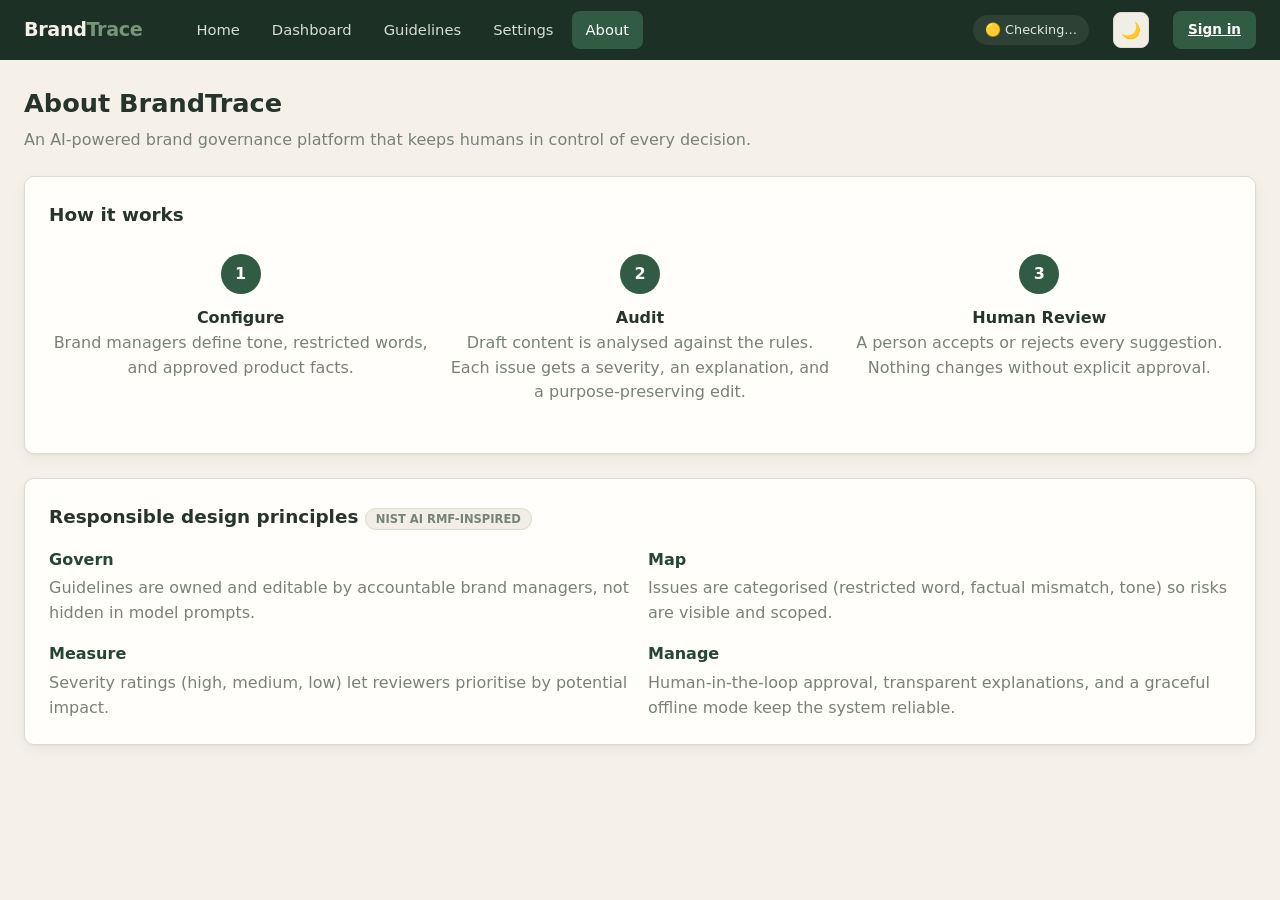
==== frontend/about.html @ dba6ad83 "(frontend): introduce forest green theme initial frontend design" ====
<!DOCTYPE html>
<html lang="en">
<head>
  <meta charset="UTF-8">
  <meta name="viewport" content="width=device-width, initial-scale=1">
  <title>BrandTrace – About &amp; Governance</title>
  <link rel="stylesheet" href="css/variables.css">
  <link rel="stylesheet" href="css/style.css">
  <link rel="stylesheet" href="css/dashboard.css">
  <link rel="stylesheet" href="css/pages.css">
</head>
<script>document.documentElement.dataset.theme=localStorage.getItem("brandtrace.theme")||(matchMedia("(prefers-color-scheme: dark)").matches?"dark":"light")</script>
<body data-page="about">
  <main class="container">
    <div class="page-head">
      <h1>About BrandTrace</h1>
      <p>An AI-powered brand governance platform that keeps humans in control of every decision.</p>
    </div>
    <section class="card">
      <h2>How it works</h2>
      <div class="steps">
        <div class="step"><div class="num">1</div><h3>Configure</h3><p>Brand managers define tone, restricted words, and approved product facts.</p></div>
        <div class="step"><div class="num">2</div><h3>Audit</h3><p>Draft content is analysed against the rules. Each issue gets a severity, an explanation, and a purpose-preserving edit.</p></div>
        <div class="step"><div class="num">3</div><h3>Human Review</h3><p>A person accepts or rejects every suggestion. Nothing changes without explicit approval.</p></div>
      </div>
    </section>
    <section class="card" style="margin-top:24px">
      <h2 style="margin-bottom:16px">Responsible design principles <span class="badge neutral">NIST AI RMF-inspired</span></h2>
      <div class="principles">
        <div class="principle"><h3>Govern</h3><p>Guidelines are owned and editable by accountable brand managers, not hidden in model prompts.</p></div>
        <div class="principle"><h3>Map</h3><p>Issues are categorised (restricted word, factual mismatch, tone) so risks are visible and scoped.</p></div>
        <div class="principle"><h3>Measure</h3><p>Severity ratings (high, medium, low) let reviewers prioritise by potential impact.</p></div>
        <div class="principle"><h3>Manage</h3><p>Human-in-the-loop approval, transparent explanations, and a graceful offline mode keep the system reliable.</p></div>
      </div>
    </section>
  </main>
  <script src="js/nav.js"></script>
  <script src="js/storage.js"></script>
  <script src="js/sample-data.js"></script>
  <script src="js/api.js"></script>
  <script src="js/app.js"></script>
</body>
</html>
---- frontend/css/variables.css ----
/* =========================================
   BRANDTRACE — FOREST GREEN DESIGN SYSTEM
   ========================================= */

:root {
  /* Brand identity */
  --primary: #315B43;
  --primary-dark: #244633;
  --primary-soft: #E5EDE3;

  --accent: #769579;
  --accent-soft: #EDF2E9;
  --gold: #B58B55;

  /* Backgrounds */
  --bg: #F5F1E8;
  --surface: #FFFEFA;
  --surface-alt: #F0EEE5;
  --dark: #1D3025;

  /* Borders */
  --border: #DEDCCF;

  /* Typography */
  --text: #26342B;
  --muted: #788276;

  /* Semantic colours */
  --danger: #C6534D;
  --danger-soft: #F8E8E5;

  --warning: #AD7835;
  --warning-soft: #F7EEDC;

  --info: #527D91;
  --info-soft: #E6EFF1;

  --success: #397A55;
  --success-soft: #E4EFE5;

  /* Typography */
  --font: "Inter", system-ui, -apple-system,
          "Segoe UI", Roboto, sans-serif;

  --mono: ui-monospace, "SF Mono", Menlo,
          Consolas, monospace;

  /* Shape */
  --radius: 10px;

  /* Spacing */
  --space-1: 4px;
  --space-2: 8px;
  --space-3: 12px;
  --space-4: 16px;
  --space-5: 24px;
  --space-6: 32px;

  /* Shadows */
  --shadow:
    0 1px 3px rgba(38, 52, 43, .055),
    0 5px 16px rgba(38, 52, 43, .045);
}


/* =========================================
   DARK THEME
   ========================================= */

[data-theme="dark"] {
  /* Brand identity */
  --primary: #426D50;
  --primary-dark: #31563D;
  --primary-soft: #26382B;

  --accent: #A5C5A4;
  --accent-soft: #28392C;
  --gold: #D6B47C;

  /* Backgrounds */
  --bg: #101A15;
  --surface: #18241C;
  --surface-alt: #202E24;
  --dark: #0B120E;

  /* Borders */
  --border: #304035;

  /* Typography */
  --text: #E8EDE6;
  --muted: #A6B2A5;

  /* Semantic colours */
  --danger: #EF8580;
  --danger-soft: #3B2422;

  --warning: #E5B76C;
  --warning-soft: #3B3020;

  --info: #83B5C7;
  --info-soft: #20343C;

  --success: #85C99A;
  --success-soft: #20382A;

  /* Shadows */
  --shadow:
    0 2px 8px rgba(0, 0, 0, .24),
    0 6px 18px rgba(0, 0, 0, .12);
}
---- frontend/css/style.css ----
*, *::before, *::after { box-sizing: border-box; margin: 0; padding: 0; }
html, body { max-width: 100%; overflow-x: hidden; }
body { font-family: var(--font); background: var(--bg); color: var(--text); line-height: 1.55; min-height: 100vh; }
h1 { font-size: 1.6rem; }
h2 { font-size: 1.15rem; }
h3 { font-size: 1rem; }
p { color: var(--muted); }
a { color: var(--primary); }
.container { max-width: 1400px; margin: 0 auto; padding: var(--space-5); }
.page-head { margin-bottom: var(--space-5); }
.page-head p { margin-top: var(--space-1); }
.site-header { background: var(--dark); color: #fff; position: sticky; top: 0; z-index: 50; }
.header-inner { max-width: 1400px; margin: 0 auto; padding: 0 var(--space-5); height: 60px; display: flex; align-items: center; gap: var(--space-5); }
.logo { font-weight: 800; font-size: 1.2rem; letter-spacing: -.02em; color: #fff; text-decoration: none; }
.logo span {
  color: var(--accent);
}
.nav-links { display: flex; gap: var(--space-1); margin-left: var(--space-4); }
.nav-links a {
  color: #D5DED5;
  text-decoration: none;
  padding: 8px 14px;
  border-radius: 8px;
  font-size: .92rem;
  font-weight: 500;
  transition: background .2s, color .2s;
}

.nav-links a:hover {
  background: rgba(118, 149, 121, .18);
  color: #FFFFFF;
}

.nav-links a.active {
  background: var(--primary);
  color: #FFFFFF;
}
.status-badge {
  margin-left: auto;
  font-size: .8rem;
  padding: 5px 12px;
  border-radius: 999px;
  background: rgba(118, 149, 121, .18);
  color: #E0E9DF;
  white-space: nowrap;
}.card { background: var(--surface); border: 1px solid var(--border); border-radius: var(--radius); box-shadow: var(--shadow); padding: var(--space-5); }
.btn { font: inherit; font-weight: 600; font-size: .92rem; padding: 10px 18px; border-radius: 8px; border: 1px solid transparent; cursor: pointer; transition: .15s; display: inline-flex; align-items: center; gap: 8px; }
.btn:disabled { opacity: .6; cursor: not-allowed; }
.btn-primary { background: var(--primary); color: #fff; }
.btn-primary:hover:not(:disabled) { background: var(--primary-dark); }
.btn-secondary { background: var(--surface); color: var(--text); border-color: var(--border); }
.btn-secondary:hover:not(:disabled) { background: var(--surface-alt); }
.btn-success { background: var(--success); color: #fff; }
.btn-danger { background: var(--danger); color: #fff; }
.btn-ghost-danger {
  background: var(--surface);
  color: var(--danger);
  border-color: var(--danger-soft);
}

.btn-ghost-danger:hover {
  background: var(--danger-soft);
}
.btn-sm { padding: 7px 14px; font-size: .85rem; }
.spinner { width: 16px; height: 16px; border: 2px solid rgba(255,255,255,.4); border-top-color: #fff; border-radius: 50%; animation: spin .7s linear infinite; }
@keyframes spin { to { transform: rotate(360deg); } }
.toast { position: fixed; bottom: 24px; right: 24px; background: var(--dark); color: #fff; padding: 12px 20px; border-radius: 8px; box-shadow: var(--shadow); opacity: 0; transform: translateY(10px); transition: .25s; z-index: 100; pointer-events: none; }
.toast.show { opacity: 1; transform: none; }
.toast.success { border-left: 4px solid var(--success); }

@media (max-width: 720px) {
  .header-inner { flex-wrap: wrap; height: auto; padding: 10px var(--space-4); }
  .status-badge { margin-left: 0; }
}

@media (max-width: 480px) {
  .container { padding: var(--space-3); }
}


/* ---- Hamburger Button (Hidden on Desktop) ---- */
.hamburger-btn {
  display: none;
  background: transparent;
  border: 0;
  color: #fff;
  font-size: 1.5rem;
  cursor: pointer;
  padding: 4px 8px;
}

/* ---- Mobile Navigation Drawer ---- */
.mobile-nav-drawer {
  display: none;
  background: var(--dark);
  border-top: 1px solid var(--border);
  padding: var(--space-4) var(--space-5);
  flex-direction: column;
  gap: var(--space-3);
  position: absolute;
  top: 100%;
  left: 0;
  width: 100%;
  max-width: 100%;
  box-shadow: var(--shadow);
  z-index: 100;
}

.mobile-nav-drawer.open {
  display: flex;
  animation: slideDown .2s ease forwards;
}

.mobile-nav-links {
  display: flex;
  flex-direction: column;
  gap: var(--space-2);
}

.mobile-nav-drawer a {
  color: #cbd5e1;
  text-decoration: none;
  padding: 10px 14px;
  border-radius: 8px;
  font-size: 1rem;
  font-weight: 500;
}

.mobile-nav-drawer a:hover,
.mobile-nav-drawer a.active {
  background: #1e293b;
  color: #fff;
}

.mobile-nav-footer {
  display: flex;
  justify-content: space-between;
  align-items: center;
  gap: var(--space-3);
  padding-top: var(--space-3);
  border-top: 1px solid var(--border);
}

.mobile-nav-footer .user-chip {
  flex-wrap: wrap;
  min-width: 0;
}

.mobile-nav-footer .user-chip span {
  display: block;
  overflow-wrap: anywhere;
}

.mobile-nav-footer .link-btn {
  color: #cbd5e1;
}

@keyframes slideDown {
  from { opacity: 0; transform: translateY(-8px); }
  to { opacity: 1; transform: none; }
}

/* ---- Media Query Breakpoints for Navbar Switch ---- */
@media (max-width: 768px) {
  .header-inner .nav-links,
  .header-inner .status-badge,
  .header-inner #theme-toggle,
  .header-inner .desktop-session {
    display: none;
  }

  .hamburger-btn {
    display: inline-flex;
    align-items: center;
    justify-content: center;
    margin-left: auto;
  }

  .site-header {
    position: sticky;
    top: 0;
    z-index: 50;
  }

  .header-inner {
    flex-wrap: nowrap;
    height: 60px;
  }

  .mobile-nav-drawer {
    padding: var(--space-4) var(--space-5);
  }
}

@media (max-width: 480px) {
  .mobile-nav-drawer {
    padding: var(--space-3);
  }

  .mobile-nav-footer {
    flex-wrap: wrap;
  }
}



/* =========================================
   BRANDTRACE THEME REFINEMENTS
   ========================================= */

::selection {
  background: var(--primary-soft);
  color: var(--text);
}

:focus-visible {
  outline: 2px solid var(--accent);
  outline-offset: 3px;
}

.card {
  border-color: var(--border);
}

.site-header {
  background: var(--dark);
}

.logo {
  color: #F5F1E8;
}

.toast {
  background: var(--dark);
  color: #F5F1E8;
}

.mobile-nav-drawer a {
  color: #D5DED5;
}

.mobile-nav-drawer a:hover,
.mobile-nav-drawer a.active {
  background: rgba(118, 149, 121, .2);
  color: #FFFFFF;
}

.mobile-nav-footer .link-btn {
  color: #D5DED5;
}

@media (prefers-reduced-motion: reduce) {
  :focus-visible {
    transition: none;
  }
}
---- frontend/css/dashboard.css ----
/* Workbench */
.workbench { display: grid; grid-template-columns: 1fr 1fr; gap: var(--space-5); align-items: start; }
.panel-title { display: flex; justify-content: space-between; align-items: center; margin-bottom: var(--space-3); }
.editor { width: 100%; min-height: 420px; resize: vertical; font: inherit; line-height: 1.7; padding: var(--space-4); border: 1px solid var(--border); border-radius: 8px; background: var(--surface-alt); color: var(--text); }
.editor:focus,
.field:focus {
  outline: 2px solid var(--primary);
  outline-offset: 1px;
  background: var(--surface);
}
.editor-actions { display: flex; gap: var(--space-3); margin-top: var(--space-4); flex-wrap: wrap; }
.results { min-height: 420px; max-height: 78vh; overflow-y: auto; }
.empty-state { text-align: center; padding: 80px 20px; color: var(--muted); }
.empty-state .icon { font-size: 2.5rem; margin-bottom: var(--space-3); }
.summary-bar { display: flex; gap: var(--space-2); flex-wrap: wrap; margin-bottom: var(--space-4); }

/* Issue cards */
.issue-card {
  border: 1px solid var(--border);
  border-left: 5px solid var(--muted);
  border-radius: var(--radius);
  padding: var(--space-4);
  margin-bottom: var(--space-4);
  background: var(--surface);
}

.issue-card.sev-high {
  border-left-color: var(--danger);
}

.issue-card.sev-medium {
  border-left-color: var(--warning);
}

.issue-card.sev-low {
  border-left-color: var(--info);
}

.issue-card.resolved {
  opacity: .65;
  border-left-color: var(--success);
}

.issue-head { display: flex; justify-content: space-between; align-items: center; margin-bottom: var(--space-3); gap: 8px; }
.category { font-weight: 700; font-size: .9rem; text-transform: uppercase; letter-spacing: .04em; color: var(--muted); }
.badge { font-size: .72rem; font-weight: 700; padding: 3px 10px; border-radius: 999px; text-transform: uppercase; }
.badge.high { background: var(--danger-soft); color: var(--danger); }
.badge.medium { background: var(--warning-soft); color: var(--warning); }
.badge.low { background: var(--info-soft); color: var(--info); }
.badge.resolved { background: var(--success-soft); color: var(--success); }
.badge.neutral { background: var(--surface-alt); color: var(--muted); border: 1px solid var(--border); }
.label { font-size: .75rem; font-weight: 700; color: var(--muted); text-transform: uppercase; margin: var(--space-3) 0 var(--space-1); }
.excerpt {
  background: var(--danger-soft);
  border-radius: 6px;
  padding: 8px 12px;
  font-family: var(--mono);
  font-size: .88rem;
  color: var(--danger);
  text-decoration: line-through;
  text-decoration-color: var(--danger);
}
.explanation { color: var(--text); font-size: .93rem; }
.suggestion {
  background: var(--success-soft);
  border: 1px solid var(--border);
  border-radius: 6px;
  padding: 8px 12px;
  color: var(--success);
  font-size: .93rem;
}
.issue-actions { display: flex; gap: var(--space-2); margin-top: var(--space-4); }

/* Guidelines form */
.form-card { max-width: 820px; }
.form-group { margin-bottom: var(--space-5); }
.form-group label { display: block; font-weight: 600; margin-bottom: var(--space-1); }
.hint { font-size: .82rem; color: var(--muted); margin-bottom: var(--space-2); }
.field { width: 100%; font: inherit; padding: 10px 14px; border: 1px solid var(--border); border-radius: 8px; background: var(--surface-alt); color: var(--text); }
textarea.field { min-height: 110px; resize: vertical; }
.chip-box { display: flex; flex-wrap: wrap; gap: 8px; padding: 8px; border: 1px solid var(--border); border-radius: 8px; background: var(--surface-alt); }
.chip-box:focus-within { outline: 2px solid var(--primary); background: #fff; }
.chip {
  display: inline-flex;
  align-items: center;
  gap: 6px;
  background: var(--primary-soft);
  color: var(--primary-dark);
  padding: 4px 6px 4px 12px;
  border-radius: 999px;
  font-size: .88rem;
  font-weight: 500;
}.chip button { border: 0; background: transparent; color: inherit; cursor: pointer; font-size: 1rem; line-height: 1; padding: 0 4px; }
.chip-input { flex: 1; min-width: 100px; border: 0; background: transparent; font: inherit; outline: none; padding: 4px; }

/* About */
.steps { display: grid; grid-template-columns: repeat(3, 1fr); gap: var(--space-4); margin: var(--space-5) 0; }
.step { text-align: center; }
.step .num { width: 40px; height: 40px; border-radius: 50%; background: var(--primary); color: #fff; display: inline-flex; align-items: center; justify-content: center; font-weight: 700; margin-bottom: var(--space-3); }
.principles { display: grid; grid-template-columns: repeat(2, 1fr); gap: var(--space-4); }
.principle h3 {
  color: var(--primary-dark);
  margin-bottom: var(--space-1);
}
@media (max-width: 960px) {
  .workbench, .steps, .principles { grid-template-columns: 1fr; }
  .results { max-height: none; }
}

/* ---- Micro-interactions ---- */
.stat, .feature, .issue-card { transition: transform .2s ease, box-shadow .2s ease, border-color .2s ease; }
.stat:hover, .feature:hover { transform: translateY(-3px); box-shadow: 0 10px 28px rgba(15, 23, 42, .14); }
.issue-card:hover { transform: translateY(-1px); box-shadow: var(--shadow); }
.btn {
  transition:
    transform .15s ease,
    background .15s ease,
    color .15s ease,
    box-shadow .15s ease,
    border-color .15s ease;
}
.btn:active:not(:disabled) { transform: scale(.97); }
.issue-card.enter { animation: slideIn .35s ease both; animation-delay: var(--d, 0ms); }
@keyframes slideIn { from { opacity: 0; transform: translateY(12px); } to { opacity: 1; transform: none; } }

/* ---- Skeleton loaders ---- */
.skeleton { background: linear-gradient(90deg, var(--surface-alt) 25%, var(--border) 37%, var(--surface-alt) 63%); background-size: 400% 100%; animation: shimmer 1.4s ease infinite; border-radius: 6px; }
@keyframes shimmer { 0% { background-position: 100% 50%; } 100% { background-position: 0 50%; } }
.sk-line { height: 12px; margin: 12px 0; }
.sk-block { height: 44px; margin-top: 14px; }
.w40 { width: 40%; }
.w70 { width: 70%; }
.w90 { width: 90%; }
.skeleton-card { border-left-color: var(--border); }
.sk-label { font-size: .85rem; color: var(--muted); margin-bottom: var(--space-3); animation: pulse 1.2s ease-in-out infinite; }
.is-pulsing { animation: pulse 1.1s ease-in-out infinite; }
@keyframes pulse { 50% { opacity: .35; } }

/* ---- Workbench extras ---- */
.field-meta { display: flex; justify-content: space-between; font-size: .8rem; color: var(--muted); margin-top: var(--space-2); }
.field-meta .over { color: var(--danger); font-weight: 700; }
.insight-grid { display: grid; grid-template-columns: 1fr 1fr; gap: var(--space-5); margin-top: var(--space-5); }
.chip-row { display: flex; flex-wrap: wrap; gap: 6px; }
.chip.static { padding: 4px 12px; }
.plain-list { padding-left: 18px; color: var(--muted); font-size: .9rem; }

@media (max-width: 960px) {
  .insight-grid { grid-template-columns: 1fr; }
}

/* ---- Mobile overflow protection ---- */
.issue-card, .excerpt, .suggestion, .explanation {
  word-break: break-word;
  overflow-wrap: anywhere;
}
.chip-box {
  max-width: 100%;
  overflow: hidden;
}

@media (max-width: 480px) {
  .editor-actions .btn {
    width: 100%;
    justify-content: center;
  }
}

/* ---- Reduced motion ---- */
@media (prefers-reduced-motion: reduce) {
  *, *::before, *::after { animation: none !important; transition: none !important; }
}

/* ---- Interactive Diff Styles ---- */
.diff-view {
  background: var(--surface-alt);
  border: 1px solid var(--border);
  border-radius: 6px;
  padding: 10px 14px;
  font-family: var(--mono);
  font-size: 0.88rem;
  margin-top: var(--space-2);
  display: flex;
  flex-direction: column;
  gap: 6px;
}
.diff-del {
  color: var(--danger);
  text-decoration: line-through;
  background: var(--danger-soft);
  padding: 2px 6px;
  border-radius: 4px;
}
.diff-ins {
  color: var(--success);
  background: var(--success-soft);
  padding: 2px 6px;
  border-radius: 4px;
}

/* ---- Severity Tag Indicators ---- */
.chip.sev-high { border-left: 3px solid var(--danger); background: var(--danger-soft); color: var(--danger); }
.chip.sev-medium { border-left: 3px solid var(--warning); background: var(--warning-soft); color: var(--warning); }
.chip.sev-low { border-left: 3px solid var(--info); background: var(--info-soft); color: var(--info); }

/* ---- Rule Testing Sandbox Feedback ---- */
.sandbox-pass { color: var(--success); }
.sandbox-fail { color: var(--danger); }


/* =========================================
   BRANDTRACE — DASHBOARD REFINEMENTS
   ========================================= */

/* Interactive elements */
.editor,
.field,
.chip-box,
.diff-view {
  border-color: var(--border);
}

/* Severity chips */
.chip.sev-high {
  border-left: 3px solid var(--danger);
  background: var(--danger-soft);
  color: var(--danger);
}

.chip.sev-medium {
  border-left: 3px solid var(--warning);
  background: var(--warning-soft);
  color: var(--warning);
}

.chip.sev-low {
  border-left: 3px solid var(--info);
  background: var(--info-soft);
  color: var(--info);
}

/* Interactive diffs */
.diff-del {
  color: var(--danger);
  background: var(--danger-soft);
}

.diff-ins {
  color: var(--success);
  background: var(--success-soft);
}

/* Loading states */
.skeleton {
  background: linear-gradient(
    90deg,
    var(--surface-alt) 25%,
    var(--border) 37%,
    var(--surface-alt) 63%
  );
  background-size: 400% 100%;
}

/* Hover refinement */
.stat:hover,
.feature:hover,
.issue-card:hover {
  border-color: var(--accent);
}

/* Dark theme */
[data-theme="dark"] .chip {
  color: var(--accent);
}

[data-theme="dark"] .chip.sev-high,
[data-theme="dark"] .chip.sev-medium,
[data-theme="dark"] .chip.sev-low {
  color: inherit;
}

[data-theme="dark"] .principle h3 {
  color: var(--accent);
}
---- frontend/css/pages.css ----
/* ---- Header additions ---- */
.icon-btn {
  background: var(--surface-alt);
  border: 1px solid var(--border);
  color: var(--text);
  width: 36px;
  height: 36px;
  border-radius: 8px;
  cursor: pointer;
  font-size: 1rem;
}

.icon-btn:hover {
  background: var(--border);
}

.user-chip {
  display: flex;
  align-items: center;
  gap: 8px;
  font-size: .85rem;
  color: #E2E8E0;
}

.user-chip small {
  color: var(--accent);
}

.link-btn {
  background: none;
  border: 0;
  color: var(--muted);
  cursor: pointer;
  font: inherit;
  font-size: .82rem;
  text-decoration: underline;
}
.btn-lg { padding: 14px 28px; font-size: 1rem; }

/* ---- Dark-mode fixes for hard-coded colours ---- */

[data-theme="dark"] .issue-card,
[data-theme="dark"] .editor:focus,
[data-theme="dark"] .field:focus,
[data-theme="dark"] .chip-box:focus-within {
  background: var(--surface);
}

[data-theme="dark"] .excerpt {
  color: var(--danger);
}

[data-theme="dark"] .suggestion {
  color: var(--success);
  border-color: var(--border);
}

[data-theme="dark"] .btn-ghost-danger {
  border-color: var(--border);
  background: transparent;
}
/* ---- Stats ---- */
.stats-row { display: grid; grid-template-columns: repeat(4, 1fr); gap: var(--space-4); margin-bottom: var(--space-5); }
.stat { background: var(--surface); border: 1px solid var(--border); border-radius: var(--radius); padding: var(--space-4) var(--space-5); box-shadow: var(--shadow); }
.stat .value { font-size: 1.8rem; font-weight: 800; letter-spacing: -.02em; }
.stat .name { font-size: .8rem; color: var(--muted); text-transform: uppercase; font-weight: 600; }
.stat.danger .value { color: var(--danger); }
.stat.ok .value { color: var(--success); }
.stat.brand .value { color: var(--primary); }

/* ---- Landing ---- */
.hero { text-align: center; padding: 96px 24px 72px; background: radial-gradient(900px 400px at 50% -10%, var(--primary-soft), transparent); }
.hero .eyebrow { display: inline-block; background: var(--primary-soft); color: var(--primary-dark); font-weight: 700; font-size: .8rem; padding: 6px 14px; border-radius: 999px; margin-bottom: var(--space-4); }
.hero h1 { font-size: clamp(2rem, 5vw, 3.4rem); letter-spacing: -.03em; max-width: 820px; margin: 0 auto var(--space-4); line-height: 1.1; }
.hero h1 em { font-style: normal; color: var(--primary); }
.hero p { max-width: 620px; margin: 0 auto var(--space-5); font-size: 1.1rem; }
.hero-cta { display: flex; gap: var(--space-3); justify-content: center; flex-wrap: wrap; }
.section { max-width: 1200px; margin: 0 auto; padding: 56px 24px; }
.section > h2 { text-align: center; font-size: 1.8rem; margin-bottom: var(--space-2); }
.section > .sub { text-align: center; margin-bottom: var(--space-6); }
.features { display: grid; grid-template-columns: repeat(3, 1fr); gap: var(--space-4); }
.feature .icon { font-size: 1.6rem; margin-bottom: var(--space-2); }
.feature h3 { margin-bottom: var(--space-1); }
.cta-band {
  background: var(--dark);
  color: #F5F1E8;
  text-align: center;
  padding: 64px 24px;
}

.cta-band p {
  color: #B7C4B5;
  margin: var(--space-2) 0 var(--space-5);
}
.footer { text-align: center; padding: var(--space-5); color: var(--muted); font-size: .85rem; }
.footnote { text-align: center; font-size: .75rem; color: var(--muted); margin-top: var(--space-3); }

/* ---- Auth ---- */
.auth-wrap { min-height: calc(100vh - 60px); display: grid; place-items: center; padding: var(--space-5); }
.auth-card { width: 100%; max-width: 460px; }
.auth-card h1 { margin-bottom: var(--space-1); }
.tabs { display: flex; background: var(--surface-alt); border-radius: 8px; padding: 4px; margin: var(--space-4) 0; }
.tabs button { flex: 1; border: 0; background: none; padding: 8px; font: inherit; font-weight: 600; color: var(--muted); border-radius: 6px; cursor: pointer; }
.tabs button.active { background: var(--surface); color: var(--text); box-shadow: var(--shadow); }
.role-grid { display: grid; grid-template-columns: 1fr 1fr; gap: var(--space-3); }
.role-card { border: 2px solid var(--border); border-radius: 8px; padding: var(--space-3); cursor: pointer; display: block; }
.role-card input { display: none; }
.role-card:has(input:checked) { border-color: var(--primary); background: var(--primary-soft); }
.role-card strong { display: block; }
.role-card small { color: var(--muted); }
.error-msg { color: var(--danger); font-size: .85rem; min-height: 1.2em; margin-bottom: var(--space-3); }
.divider { text-align: center; color: var(--muted); font-size: .8rem; margin: var(--space-4) 0; }

/* ---- Settings ---- */
.settings-stack { display: grid; gap: var(--space-5); max-width: 900px; }
.field-row { display: grid; grid-template-columns: 1fr 1fr; gap: var(--space-4); }
.switch-row { display: flex; justify-content: space-between; align-items: center; gap: var(--space-4); padding: var(--space-3) 0; border-bottom: 1px solid var(--border); }
.switch-row:last-child { border-bottom: 0; }
.switch-row small { display: block; color: var(--muted); }
input.toggle { appearance: none; width: 42px; height: 24px; border-radius: 999px; background: var(--border); position: relative; cursor: pointer; transition: .2s; flex-shrink: 0; }
input.toggle::after { content: ""; position: absolute; top: 3px; left: 3px; width: 18px; height: 18px; border-radius: 50%; background: #fff; transition: .2s; }
input.toggle:checked { background: var(--primary); }
input.toggle:checked::after { left: 21px; }
.notice { background: var(--warning-soft); color: var(--warning); border-radius: 8px; padding: 10px 14px; font-size: .9rem; font-weight: 500; }
.table { width: 100%; border-collapse: collapse; font-size: .92rem; }
.table th, .table td { text-align: left; padding: 10px 8px; border-bottom: 1px solid var(--border); }
.table th { color: var(--muted); font-size: .75rem; text-transform: uppercase; }

@media (max-width: 960px) {
  .features, .stats-row, .field-row { grid-template-columns: 1fr 1fr; }
}
@media (max-width: 600px) {
  .features, .stats-row, .field-row, .role-grid { grid-template-columns: 1fr; }
  .user-chip span { display: none; }
}

/* ---- Two-column layouts with sticky helper sidebar ---- */
.layout-2col { display: grid; grid-template-columns: minmax(0, 1fr) 340px; gap: var(--space-5); align-items: start; }
.layout-2col .settings-stack, .layout-2col .form-card { max-width: none; }
.sticky-aside { position: sticky; top: 84px; display: grid; gap: var(--space-4); }
.tip-card { background: var(--primary-soft); border-color: transparent; }
.tip-card h3 { color: var(--primary-dark); margin-bottom: var(--space-2); }
.tip-card p { color: var(--text); font-size: .92rem; }
.mini-stat { display: flex; justify-content: space-between; align-items: center; font-size: .9rem; }
.mini-stat strong { color: var(--primary); }
@media (max-width: 1000px) {
  .layout-2col { grid-template-columns: 1fr; }
  .sticky-aside { position: static; }
}

/* ---- Native accordions ---- */
details.acc { border: 1px solid var(--border); border-radius: 8px; background: var(--surface); margin-bottom: 8px; overflow: hidden; transition: border-color .2s, box-shadow .2s; }
details.acc:hover { box-shadow: var(--shadow); }
details.acc[open] { border-color: var(--primary); }
details.acc summary { cursor: pointer; list-style: none; padding: 12px 16px; font-weight: 600; display: flex; justify-content: space-between; align-items: center; }
details.acc summary::-webkit-details-marker { display: none; }
details.acc summary::after { content: "+"; font-size: 1.2rem; color: var(--muted); }
details.acc[open] summary::after { content: "–"; }
details.acc .acc-body { padding: 0 16px 14px; color: var(--muted); font-size: .92rem; animation: fadeDown .25s ease; }
@keyframes fadeDown { from { opacity: 0; transform: translateY(-4px); } to { opacity: 1; transform: none; } }

/* ---- Inline validation ---- */
.field.invalid, .chip-box.invalid { border-color: var(--danger); background: var(--danger-soft); }
.field-error { color: var(--danger); font-size: .82rem; margin-top: 6px; font-weight: 500; animation: fadeDown .2s ease; }
.field-error::before { content: "⚠ "; }
.save-status { font-size: .85rem; color: var(--muted); align-self: center; }
.toast.error { border-left: 4px solid var(--danger); }
.toast.info { border-left: 4px solid var(--info); }

@media (max-width: 480px) {
  .stats-row, .features, .field-row, .role-grid { grid-template-columns: 1fr !important; }
  .stat { padding: var(--space-3); }
  .stat .value { font-size: 1.4rem; }
}


/* =========================================
   BRANDTRACE — PAGE REFINEMENTS
   ========================================= */

/* Hero */
.hero {
  background:
    radial-gradient(
      900px 400px at 50% -10%,
      var(--primary-soft),
      transparent
    );
}

.hero .eyebrow {
  background: var(--primary-soft);
  color: var(--primary-dark);
}

/* Feature cards */
.feature {
  border-color: var(--border);
}

/* Statistics */
.stat {
  border-color: var(--border);
}

/* Authentication */
.tabs {
  background: var(--surface-alt);
}

.tabs button.active {
  background: var(--surface);
  color: var(--text);
}

/* Role selection */
.role-card:has(input:checked) {
  border-color: var(--primary);
  background: var(--primary-soft);
}

/* Sidebar tips */
.tip-card {
  background: var(--primary-soft);
}

.tip-card h3 {
  color: var(--primary-dark);
}

/* Tables */
.table th {
  color: var(--muted);
}

/* Accordion */
details.acc[open] {
  border-color: var(--accent);
}

/* Settings */
input.toggle:checked {
  background: var(--primary);
}

/* Dark theme */
[data-theme="dark"] .hero .eyebrow {
  color: var(--accent);
}

[data-theme="dark"] .tip-card h3 {
  color: var(--accent);
}

[data-theme="dark"] .role-card:has(input:checked) {
  background: var(--primary-soft);
}

[data-theme="dark"] .tabs button.active {
  color: var(--text);
}
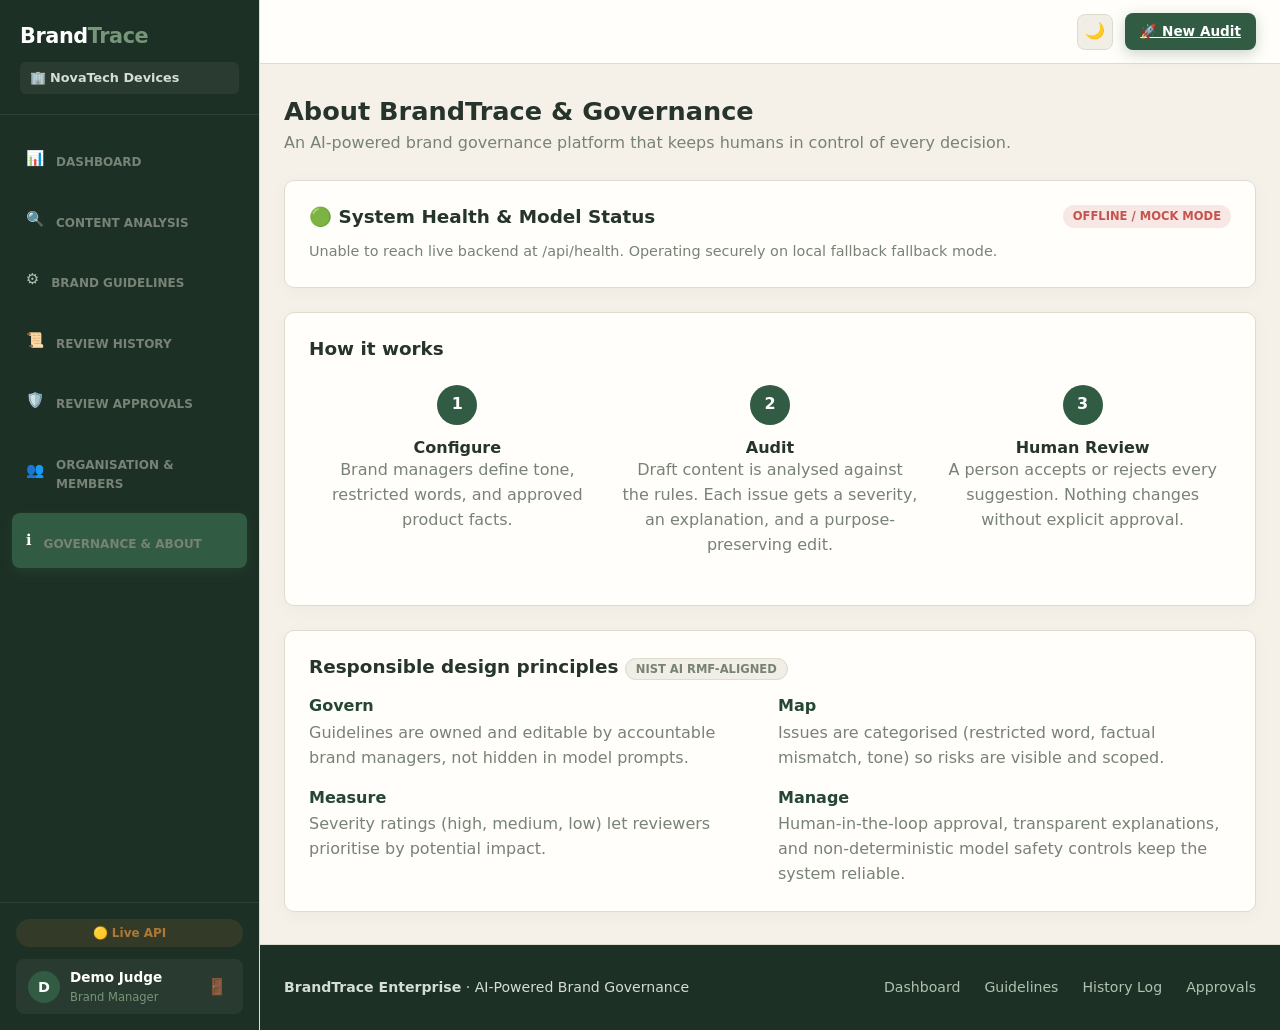
==== commit fbf0192d: "(frontend): refactored ui design" ====
--- a/frontend/about.html
+++ b/frontend/about.html
@@ -1,5 +1,6 @@
 <!DOCTYPE html>
 <html lang="en">
+
 <head>
   <meta charset="UTF-8">
   <meta name="viewport" content="width=device-width, initial-scale=1">
@@ -8,36 +9,77 @@
   <link rel="stylesheet" href="css/style.css">
   <link rel="stylesheet" href="css/dashboard.css">
   <link rel="stylesheet" href="css/pages.css">
+  <script>
+    document.documentElement.dataset.theme = localStorage.getItem("brandtrace.theme") || (matchMedia("(prefers-color-scheme: dark)").matches ? "dark" : "light");
+  </script>
 </head>
-<script>document.documentElement.dataset.theme=localStorage.getItem("brandtrace.theme")||(matchMedia("(prefers-color-scheme: dark)").matches?"dark":"light")</script>
+
 <body data-page="about">
   <main class="container">
     <div class="page-head">
-      <h1>About BrandTrace</h1>
+      <h1>About BrandTrace &amp; Governance</h1>
       <p>An AI-powered brand governance platform that keeps humans in control of every decision.</p>
     </div>
+
+    <!-- System Health & API Status Widget -->
+    <section class="card" style="margin-bottom: 24px;">
+      <div class="panel-title">
+        <h2>🟢 System Health &amp; Model Status</h2>
+        <span id="about-health-badge" class="badge neutral">Checking API...</span>
+      </div>
+      <p id="about-health-details" style="font-size: 0.9rem; color: var(--muted);">Pinging backend endpoint at /api/health for latency and node status...</p>
+    </section>
+
     <section class="card">
       <h2>How it works</h2>
       <div class="steps">
-        <div class="step"><div class="num">1</div><h3>Configure</h3><p>Brand managers define tone, restricted words, and approved product facts.</p></div>
-        <div class="step"><div class="num">2</div><h3>Audit</h3><p>Draft content is analysed against the rules. Each issue gets a severity, an explanation, and a purpose-preserving edit.</p></div>
-        <div class="step"><div class="num">3</div><h3>Human Review</h3><p>A person accepts or rejects every suggestion. Nothing changes without explicit approval.</p></div>
+        <div class="step">
+          <div class="num">1</div>
+          <h3>Configure</h3>
+          <p>Brand managers define tone, restricted words, and approved product facts.</p>
+        </div>
+        <div class="step">
+          <div class="num">2</div>
+          <h3>Audit</h3>
+          <p>Draft content is analysed against the rules. Each issue gets a severity, an explanation, and a purpose-preserving edit.</p>
+        </div>
+        <div class="step">
+          <div class="num">3</div>
+          <h3>Human Review</h3>
+          <p>A person accepts or rejects every suggestion. Nothing changes without explicit approval.</p>
+        </div>
       </div>
     </section>
+
+    <!-- NIST AI RMF Alignment Card -->
     <section class="card" style="margin-top:24px">
-      <h2 style="margin-bottom:16px">Responsible design principles <span class="badge neutral">NIST AI RMF-inspired</span></h2>
+      <h2 style="margin-bottom:16px">Responsible design principles <span class="badge neutral">NIST AI RMF-aligned</span></h2>
       <div class="principles">
-        <div class="principle"><h3>Govern</h3><p>Guidelines are owned and editable by accountable brand managers, not hidden in model prompts.</p></div>
-        <div class="principle"><h3>Map</h3><p>Issues are categorised (restricted word, factual mismatch, tone) so risks are visible and scoped.</p></div>
-        <div class="principle"><h3>Measure</h3><p>Severity ratings (high, medium, low) let reviewers prioritise by potential impact.</p></div>
-        <div class="principle"><h3>Manage</h3><p>Human-in-the-loop approval, transparent explanations, and a graceful offline mode keep the system reliable.</p></div>
+        <div class="principle">
+          <h3>Govern</h3>
+          <p>Guidelines are owned and editable by accountable brand managers, not hidden in model prompts.</p>
+        </div>
+        <div class="principle">
+          <h3>Map</h3>
+          <p>Issues are categorised (restricted word, factual mismatch, tone) so risks are visible and scoped.</p>
+        </div>
+        <div class="principle">
+          <h3>Measure</h3>
+          <p>Severity ratings (high, medium, low) let reviewers prioritise by potential impact.</p>
+        </div>
+        <div class="principle">
+          <h3>Manage</h3>
+          <p>Human-in-the-loop approval, transparent explanations, and non-deterministic model safety controls keep the system reliable.</p>
+        </div>
       </div>
     </section>
   </main>
+
   <script src="js/nav.js"></script>
   <script src="js/storage.js"></script>
   <script src="js/sample-data.js"></script>
   <script src="js/api.js"></script>
+  <script src="js/about.js"></script>
   <script src="js/app.js"></script>
 </body>
-</html>
+</html>
--- a/frontend/css/style.css
+++ b/frontend/css/style.css
@@ -1,168 +1,361 @@
-
-*, *::before, *::after { box-sizing: border-box; margin: 0; padding: 0; }
-html, body { max-width: 100%; overflow-x: hidden; }
-body { font-family: var(--font); background: var(--bg); color: var(--text); line-height: 1.55; min-height: 100vh; }
-h1 { font-size: 1.6rem; }
-h2 { font-size: 1.15rem; }
-h3 { font-size: 1rem; }
+/* =========================================================
+   BRANDTRACE — GLOBAL STYLES
+   Shared reset, typography, navigation, controls and utilities.
+   Page-specific layouts belong in pages.css.
+   ========================================================= */
+
+*,
+*::before,
+*::after {
+  box-sizing: border-box;
+  margin: 0;
+  padding: 0;
+}
+
+html {
+  min-width: 320px;
+  max-width: 100%;
+  overflow-x: clip;
+  scroll-behavior: smooth;
+}
+
+body {
+  width: 100%;
+  max-width: 100%;
+  min-height: 100vh;
+  overflow-x: clip;
+  font-family: var(--font);
+  background: var(--bg);
+  color: var(--text);
+  line-height: 1.55;
+}
+
+img,
+svg,
+video,
+canvas {
+  max-width: 100%;
+}
+
+h1 { font-size: 1.6rem; line-height: 1.2; }
+h2 { font-size: 1.15rem; line-height: 1.3; }
+h3 { font-size: 1rem; line-height: 1.35; }
+
 p { color: var(--muted); }
 a { color: var(--primary); }
-.container { max-width: 1400px; margin: 0 auto; padding: var(--space-5); }
-.page-head { margin-bottom: var(--space-5); }
-.page-head p { margin-top: var(--space-1); }
-.site-header { background: var(--dark); color: #fff; position: sticky; top: 0; z-index: 50; }
-.header-inner { max-width: 1400px; margin: 0 auto; padding: 0 var(--space-5); height: 60px; display: flex; align-items: center; gap: var(--space-5); }
-.logo { font-weight: 800; font-size: 1.2rem; letter-spacing: -.02em; color: #fff; text-decoration: none; }
-.logo span {
-  color: var(--accent);
-}
-.nav-links { display: flex; gap: var(--space-1); margin-left: var(--space-4); }
+
+button,
+input,
+select,
+textarea {
+  font: inherit;
+}
+
+button,
+[role="button"] {
+  touch-action: manipulation;
+}
+
+.container {
+  width: min(100%, 1400px);
+  min-width: 0;
+  margin-inline: auto;
+  padding: var(--space-5);
+}
+
+.page-head {
+  min-width: 0;
+  margin-bottom: var(--space-5);
+}
+
+.page-head p {
+  margin-top: var(--space-1);
+  max-width: 80ch;
+}
+
+.site-header {
+  position: sticky;
+  top: 0;
+  z-index: 50;
+  width: 100%;
+  background: var(--dark);
+  color: #fff;
+}
+
+.header-inner {
+  width: min(100%, 1400px);
+  min-width: 0;
+  height: 60px;
+  margin-inline: auto;
+  padding-inline: var(--space-5);
+  display: flex;
+  align-items: center;
+  gap: var(--space-5);
+}
+
+.logo {
+  flex: 0 0 auto;
+  color: #f5f1e8;
+  font-size: 1.2rem;
+  font-weight: 800;
+  letter-spacing: -.02em;
+  text-decoration: none;
+}
+
+.logo span { color: var(--accent); }
+
+.nav-links {
+  display: flex;
+  min-width: 0;
+  gap: var(--space-1);
+  margin-left: var(--space-4);
+}
+
 .nav-links a {
-  color: #D5DED5;
-  text-decoration: none;
   padding: 8px 14px;
   border-radius: 8px;
+  color: #d5ded5;
   font-size: .92rem;
   font-weight: 500;
+  text-decoration: none;
   transition: background .2s, color .2s;
 }
 
 .nav-links a:hover {
   background: rgba(118, 149, 121, .18);
-  color: #FFFFFF;
+  color: #fff;
 }
 
 .nav-links a.active {
   background: var(--primary);
-  color: #FFFFFF;
-}
+  color: #fff;
+}
+
 .status-badge {
   margin-left: auto;
-  font-size: .8rem;
   padding: 5px 12px;
   border-radius: 999px;
   background: rgba(118, 149, 121, .18);
-  color: #E0E9DF;
+  color: #e0e9df;
+  font-size: .8rem;
   white-space: nowrap;
-}.card { background: var(--surface); border: 1px solid var(--border); border-radius: var(--radius); box-shadow: var(--shadow); padding: var(--space-5); }
-.btn { font: inherit; font-weight: 600; font-size: .92rem; padding: 10px 18px; border-radius: 8px; border: 1px solid transparent; cursor: pointer; transition: .15s; display: inline-flex; align-items: center; gap: 8px; }
+}
+
+.hamburger-btn {
+  display: none;
+  padding: 4px 8px;
+  border: 0;
+  background: transparent;
+  color: #fff;
+  font-size: 1.5rem;
+  cursor: pointer;
+}
+
+.mobile-nav-drawer {
+  position: absolute;
+  top: 100%;
+  left: 0;
+  z-index: 100;
+  display: none;
+  width: 100%;
+  max-width: 100%;
+  padding: var(--space-4) var(--space-5);
+  flex-direction: column;
+  gap: var(--space-3);
+  border-top: 1px solid var(--border);
+  background: var(--dark);
+  box-shadow: var(--shadow);
+}
+
+.mobile-nav-drawer.open {
+  display: flex;
+  animation: slideDown .2s ease forwards;
+}
+
+.mobile-nav-links {
+  display: flex;
+  flex-direction: column;
+  gap: var(--space-2);
+}
+
+.mobile-nav-drawer a {
+  padding: 10px 14px;
+  border-radius: 8px;
+  color: #d5ded5;
+  font-size: 1rem;
+  font-weight: 500;
+  text-decoration: none;
+}
+
+.mobile-nav-drawer a:hover,
+.mobile-nav-drawer a.active {
+  background: rgba(118, 149, 121, .2);
+  color: #fff;
+}
+
+.mobile-nav-footer {
+  display: flex;
+  align-items: center;
+  justify-content: space-between;
+  gap: var(--space-3);
+  padding-top: var(--space-3);
+  border-top: 1px solid var(--border);
+}
+
+.mobile-nav-footer .user-chip {
+  min-width: 0;
+  flex-wrap: wrap;
+}
+
+.mobile-nav-footer .user-chip span {
+  display: block;
+  overflow-wrap: anywhere;
+}
+
+.mobile-nav-footer .link-btn { color: #d5ded5; }
+
+@keyframes slideDown {
+  from { opacity: 0; transform: translateY(-8px); }
+  to { opacity: 1; transform: none; }
+}
+
+.card {
+  min-width: 0;
+  padding: var(--space-5);
+  border: 1px solid var(--border);
+  border-radius: var(--radius);
+  background: var(--surface);
+  box-shadow: var(--shadow);
+}
+
+.btn {
+  display: inline-flex;
+  align-items: center;
+  justify-content: center;
+  gap: 8px;
+  max-width: 100%;
+  padding: 10px 18px;
+  border: 1px solid transparent;
+  border-radius: 8px;
+  font-size: .92rem;
+  font-weight: 600;
+  cursor: pointer;
+  transition: background .15s, border-color .15s, transform .15s;
+}
+
 .btn:disabled { opacity: .6; cursor: not-allowed; }
 .btn-primary { background: var(--primary); color: #fff; }
 .btn-primary:hover:not(:disabled) { background: var(--primary-dark); }
-.btn-secondary { background: var(--surface); color: var(--text); border-color: var(--border); }
+.btn-secondary { border-color: var(--border); background: var(--surface); color: var(--text); }
 .btn-secondary:hover:not(:disabled) { background: var(--surface-alt); }
 .btn-success { background: var(--success); color: #fff; }
 .btn-danger { background: var(--danger); color: #fff; }
-.btn-ghost-danger {
-  background: var(--surface);
-  color: var(--danger);
-  border-color: var(--danger-soft);
-}
-
-.btn-ghost-danger:hover {
-  background: var(--danger-soft);
-}
+.btn-ghost-danger { border-color: var(--danger-soft); background: var(--surface); color: var(--danger); }
+.btn-ghost-danger:hover { background: var(--danger-soft); }
 .btn-sm { padding: 7px 14px; font-size: .85rem; }
-.spinner { width: 16px; height: 16px; border: 2px solid rgba(255,255,255,.4); border-top-color: #fff; border-radius: 50%; animation: spin .7s linear infinite; }
+.btn-lg { padding: 14px 28px; font-size: 1rem; }
+
+.spinner {
+  width: 16px;
+  height: 16px;
+  border: 2px solid rgba(255,255,255,.4);
+  border-top-color: #fff;
+  border-radius: 50%;
+  animation: spin .7s linear infinite;
+}
+
 @keyframes spin { to { transform: rotate(360deg); } }
-.toast { position: fixed; bottom: 24px; right: 24px; background: var(--dark); color: #fff; padding: 12px 20px; border-radius: 8px; box-shadow: var(--shadow); opacity: 0; transform: translateY(10px); transition: .25s; z-index: 100; pointer-events: none; }
+
+.toast {
+  position: fixed;
+  right: 24px;
+  bottom: 24px;
+  z-index: 100;
+  padding: 12px 20px;
+  border-radius: 8px;
+  background: var(--dark);
+  color: #f5f1e8;
+  box-shadow: var(--shadow);
+  opacity: 0;
+  pointer-events: none;
+  transform: translateY(10px);
+  transition: opacity .25s, transform .25s;
+}
+
 .toast.show { opacity: 1; transform: none; }
 .toast.success { border-left: 4px solid var(--success); }
-
-@media (max-width: 720px) {
-  .header-inner { flex-wrap: wrap; height: auto; padding: 10px var(--space-4); }
-  .status-badge { margin-left: 0; }
-}
-
-@media (max-width: 480px) {
-  .container { padding: var(--space-3); }
-}
-
-
-/* ---- Hamburger Button (Hidden on Desktop) ---- */
-.hamburger-btn {
-  display: none;
+.toast.error { border-left: 4px solid var(--danger); }
+.toast.info { border-left: 4px solid var(--info); }
+
+.icon-btn {
+  display: inline-grid;
+  width: 36px;
+  height: 36px;
+  place-items: center;
+  border: 1px solid var(--border);
+  border-radius: 8px;
+  background: var(--surface-alt);
+  color: var(--text);
+  cursor: pointer;
+}
+
+.icon-btn:hover { background: var(--border); }
+
+.user-chip {
+  display: flex;
+  align-items: center;
+  gap: 8px;
+  color: #e2e8e0;
+  font-size: .85rem;
+}
+
+.user-chip small { color: var(--accent); }
+
+.link-btn {
+  border: 0;
+  background: none;
+  color: var(--muted);
+  font: inherit;
+  font-size: .82rem;
+  text-decoration: underline;
+  cursor: pointer;
+}
+
+::selection {
+  background: var(--primary-soft);
+  color: var(--text);
+}
+
+:focus-visible {
+  outline: 2px solid var(--accent);
+  outline-offset: 3px;
+}
+
+[data-theme="dark"] .issue-card,
+[data-theme="dark"] .editor:focus,
+[data-theme="dark"] .field:focus,
+[data-theme="dark"] .chip-box:focus-within {
+  background: var(--surface);
+}
+
+[data-theme="dark"] .excerpt { color: var(--danger); }
+
+[data-theme="dark"] .suggestion {
+  border-color: var(--border);
+  color: var(--success);
+}
+
+[data-theme="dark"] .btn-ghost-danger {
+  border-color: var(--border);
   background: transparent;
-  border: 0;
-  color: #fff;
-  font-size: 1.5rem;
-  cursor: pointer;
-  padding: 4px 8px;
-}
-
-/* ---- Mobile Navigation Drawer ---- */
-.mobile-nav-drawer {
-  display: none;
-  background: var(--dark);
-  border-top: 1px solid var(--border);
-  padding: var(--space-4) var(--space-5);
-  flex-direction: column;
-  gap: var(--space-3);
-  position: absolute;
-  top: 100%;
-  left: 0;
-  width: 100%;
-  max-width: 100%;
-  box-shadow: var(--shadow);
-  z-index: 100;
-}
-
-.mobile-nav-drawer.open {
-  display: flex;
-  animation: slideDown .2s ease forwards;
-}
-
-.mobile-nav-links {
-  display: flex;
-  flex-direction: column;
-  gap: var(--space-2);
-}
-
-.mobile-nav-drawer a {
-  color: #cbd5e1;
-  text-decoration: none;
-  padding: 10px 14px;
-  border-radius: 8px;
-  font-size: 1rem;
-  font-weight: 500;
-}
-
-.mobile-nav-drawer a:hover,
-.mobile-nav-drawer a.active {
-  background: #1e293b;
-  color: #fff;
-}
-
-.mobile-nav-footer {
-  display: flex;
-  justify-content: space-between;
-  align-items: center;
-  gap: var(--space-3);
-  padding-top: var(--space-3);
-  border-top: 1px solid var(--border);
-}
-
-.mobile-nav-footer .user-chip {
-  flex-wrap: wrap;
-  min-width: 0;
-}
-
-.mobile-nav-footer .user-chip span {
-  display: block;
-  overflow-wrap: anywhere;
-}
-
-.mobile-nav-footer .link-btn {
-  color: #cbd5e1;
-}
-
-@keyframes slideDown {
-  from { opacity: 0; transform: translateY(-8px); }
-  to { opacity: 1; transform: none; }
-}
-
-/* ---- Media Query Breakpoints for Navbar Switch ---- */
+}
+
 @media (max-width: 768px) {
+  .header-inner {
+    height: 60px;
+    flex-wrap: nowrap;
+  }
+
   .header-inner .nav-links,
   .header-inner .status-badge,
   .header-inner #theme-toggle,
@@ -176,82 +369,40 @@
     justify-content: center;
     margin-left: auto;
   }
-
-  .site-header {
-    position: sticky;
-    top: 0;
-    z-index: 50;
-  }
-
+}
+
+@media (max-width: 720px) {
   .header-inner {
-    flex-wrap: nowrap;
-    height: 60px;
-  }
-
-  .mobile-nav-drawer {
-    padding: var(--space-4) var(--space-5);
-  }
+    height: auto;
+    min-height: 60px;
+    padding-block: 10px;
+    flex-wrap: wrap;
+  }
+
+  .status-badge { margin-left: 0; }
 }
 
 @media (max-width: 480px) {
-  .mobile-nav-drawer {
-    padding: var(--space-3);
-  }
-
-  .mobile-nav-footer {
-    flex-wrap: wrap;
-  }
-}
-
-
-
-/* =========================================
-   BRANDTRACE THEME REFINEMENTS
-   ========================================= */
-
-::selection {
-  background: var(--primary-soft);
-  color: var(--text);
-}
-
-:focus-visible {
-  outline: 2px solid var(--accent);
-  outline-offset: 3px;
-}
-
-.card {
-  border-color: var(--border);
-}
-
-.site-header {
-  background: var(--dark);
-}
-
-.logo {
-  color: #F5F1E8;
-}
-
-.toast {
-  background: var(--dark);
-  color: #F5F1E8;
-}
-
-.mobile-nav-drawer a {
-  color: #D5DED5;
-}
-
-.mobile-nav-drawer a:hover,
-.mobile-nav-drawer a.active {
-  background: rgba(118, 149, 121, .2);
-  color: #FFFFFF;
-}
-
-.mobile-nav-footer .link-btn {
-  color: #D5DED5;
+  .container { padding: var(--space-3); }
+  .header-inner { padding-inline: var(--space-3); }
+  .mobile-nav-drawer { padding: var(--space-3); }
+  .mobile-nav-footer { flex-wrap: wrap; }
+  .user-chip span { display: none; }
+  .toast {
+    right: 12px;
+    bottom: 12px;
+    left: 12px;
+    max-width: calc(100vw - 24px);
+  }
 }
 
 @media (prefers-reduced-motion: reduce) {
-  :focus-visible {
-    transition: none;
-  }
-}+  *,
+  *::before,
+  *::after {
+    scroll-behavior: auto !important;
+    animation-duration: .01ms !important;
+    animation-iteration-count: 1 !important;
+    transition-duration: .01ms !important;
+  }
+}
--- a/frontend/css/dashboard.css
+++ b/frontend/css/dashboard.css
@@ -281,4 +281,464 @@
 
 [data-theme="dark"] .principle h3 {
   color: var(--accent);
-}+}
+
+/* =========================================
+   SaaS App Shell Layout Grid
+   ========================================= */
+body.app-shell-layout {
+  display: grid;
+  grid-template-columns: 260px 1fr;
+  min-height: 100vh;
+  background: var(--bg);
+  overflow-x: hidden;
+}
+
+.app-sidebar {
+  background: var(--dark);
+  color: #fff;
+  display: flex;
+  flex-direction: column;
+  position: sticky;
+  top: 0;
+  height: 100vh;
+  border-right: 1px solid var(--border);
+  z-index: 100;
+  transition: transform 0.25s ease;
+}
+
+.sidebar-header {
+  padding: 20px;
+  border-bottom: 1px solid rgba(255, 255, 255, 0.08);
+}
+
+.sidebar-header .logo {
+  font-size: 1.3rem;
+  font-weight: 800;
+  color: #fff;
+  text-decoration: none;
+  display: block;
+  margin-bottom: 10px;
+}
+
+.sidebar-header .logo span {
+  color: var(--accent);
+}
+
+.org-selector-pill {
+  background: rgba(255, 255, 255, 0.06);
+  padding: 6px 10px;
+  border-radius: 6px;
+  font-size: 0.8rem;
+  color: #D5DED5;
+  white-space: nowrap;
+  overflow: hidden;
+  text-overflow: ellipsis;
+}
+
+.sidebar-nav {
+  padding: 16px 12px;
+  display: flex;
+  flex-direction: column;
+  gap: 6px;
+  flex: 1;
+  overflow-y: auto;
+}
+
+.sidebar-nav .nav-item {
+  display: flex;
+  align-items: center;
+  gap: 12px;
+  padding: 10px 14px;
+  border-radius: 8px;
+  color: #B2C2B1;
+  text-decoration: none;
+  font-weight: 500;
+  font-size: 0.92rem;
+  transition: all 0.2s ease;
+}
+
+.sidebar-nav .nav-item:hover {
+  background: rgba(118, 149, 121, 0.16);
+  color: #fff;
+  transform: translateX(3px);
+}
+
+.sidebar-nav .nav-item.active {
+  background: var(--primary);
+  color: #fff;
+  box-shadow: 0 4px 12px rgba(49, 91, 67, 0.3);
+}
+
+.sidebar-footer {
+  padding: 16px;
+  border-top: 1px solid rgba(255, 255, 255, 0.08);
+  display: flex;
+  flex-direction: column;
+  gap: 12px;
+}
+
+.status-badge-pill {
+  font-size: 0.75rem;
+  padding: 4px 10px;
+  border-radius: 999px;
+  background: rgba(173, 120, 53, 0.15);
+  color: var(--warning);
+  text-align: center;
+  font-weight: 600;
+  border: 1px solid transparent;
+}
+
+.sidebar-user {
+  display: flex;
+  align-items: center;
+  gap: 10px;
+  background: rgba(255, 255, 255, 0.05);
+  padding: 8px 12px;
+  border-radius: 8px;
+}
+
+.user-avatar {
+  width: 32px;
+  height: 32px;
+  border-radius: 50%;
+  background: var(--primary);
+  color: #fff;
+  display: grid;
+  place-items: center;
+  font-weight: 700;
+  font-size: 0.9rem;
+  flex-shrink: 0;
+}
+
+.user-meta {
+  flex: 1;
+  min-width: 0;
+}
+
+.user-meta strong {
+  display: block;
+  font-size: 0.85rem;
+  color: #fff;
+  white-space: nowrap;
+  overflow: hidden;
+  text-overflow: ellipsis;
+}
+
+.user-meta small {
+  display: block;
+  font-size: 0.72rem;
+  color: var(--accent);
+}
+
+.icon-btn-sm {
+  background: none;
+  border: none;
+  cursor: pointer;
+  font-size: 1rem;
+  padding: 4px;
+  opacity: 0.7;
+  transition: opacity 0.2s;
+}
+
+.icon-btn-sm:hover {
+  opacity: 1;
+}
+
+/* App Content Area & Topbar */
+.app-main-container {
+  display: flex;
+  flex-direction: column;
+  min-width: 0;
+}
+
+.app-topbar {
+  height: 64px;
+  background: var(--surface);
+  border-bottom: 1px solid var(--border);
+  display: flex;
+  align-items: center;
+  justify-content: space-between;
+  padding: 0 24px;
+  position: sticky;
+  top: 0;
+  z-index: 40;
+}
+
+.topbar-right {
+  display: flex;
+  align-items: center;
+  gap: 12px;
+  margin-left: auto;
+}
+
+.hamburger-btn {
+  display: none;
+  background: none;
+  border: none;
+  font-size: 1.4rem;
+  cursor: pointer;
+  color: var(--text);
+}
+
+/* =========================================
+   SaaS Micro-Interactions & Pop/Depth Effects
+   ========================================= */
+.card, .stat, .issue-card {
+  transition: transform 0.25s cubic-bezier(0.16, 1, 0.3, 1), box-shadow 0.25s cubic-bezier(0.16, 1, 0.3, 1), border-color 0.25s ease;
+}
+
+.card:hover, .stat:hover {
+  transform: translateY(-3px);
+  box-shadow: 0 14px 34px rgba(38, 52, 43, 0.08), 0 4px 12px rgba(38, 52, 43, 0.04);
+  border-color: var(--accent);
+}
+
+.btn {
+  transition: transform 0.15s ease, background 0.15s ease, box-shadow 0.15s ease;
+}
+
+.btn-primary:hover {
+  transform: translateY(-1px);
+  box-shadow: 0 6px 16px rgba(49, 91, 67, 0.25);
+}
+
+/* Responsive breakpoint for mobile layout */
+/* ---- Tablet & Mobile Layout Fixes ---- */
+@media (max-width: 960px) {
+  body.app-shell-layout {
+    grid-template-columns: 1fr !important;
+  }
+  
+  .app-sidebar {
+    position: fixed;
+    left: -260px;
+    top: 0;
+    width: 260px;
+    height: 100vh;
+    z-index: 1000;
+  }
+  
+  .app-sidebar.mobile-open {
+    transform: translateX(260px);
+    box-shadow: 10px 0 30px rgba(0,0,0,0.3);
+  }
+
+  .layout-2col {
+    grid-template-columns: 1fr !important;
+  }
+
+  .sticky-aside {
+    position: static !important;
+    width: 100%;
+  }
+}
+/* =========================================
+   SaaS Shell & Main Content Layout Fixes
+   ========================================= */
+body.app-shell-layout {
+  display: grid;
+  grid-template-columns: 260px 1fr;
+  min-height: 100vh;
+  background: var(--bg);
+  overflow-x: hidden;
+  margin: 0;
+}
+
+.app-main-container {
+  display: flex;
+  flex-direction: column;
+  min-width: 0;
+  min-height: 100vh;
+  justify-content: space-between; /* Ensures footer pushes to the bottom of big screens */
+}
+
+.app-content-area {
+  flex: 1;
+  display: flex;
+  flex-direction: column;
+}
+
+/* Internal SaaS Enterprise Footer */
+.saas-enterprise-footer {
+  width: 100%;
+  margin: auto 0 0 0;          /* Pushes to bottom, removes horizontal margins */
+  padding: 24px 40px;
+  background: var(--dark);
+  color: #D5DED5;
+  border-top: 1px solid var(--border);
+  box-sizing: border-border-box;
+  display: flex;
+  justify-content: space-between;
+  align-items: center;
+  font-size: 0.88rem;
+}
+
+.saas-enterprise-footer .footer-links {
+  display: flex;
+  gap: 24px;
+}
+
+.saas-enterprise-footer .footer-links a {
+  color: #B2C2B1;
+  text-decoration: none;
+  font-weight: 500;
+  transition: color 0.2s ease;
+}
+
+.saas-enterprise-footer .footer-links a:hover {
+  color: #ffffff;
+}
+
+@media (max-width: 960px) {
+  body.app-shell-layout {
+    grid-template-columns: 1fr;
+  }
+  .saas-enterprise-footer {
+    flex-direction: column;
+    gap: 16px;
+    text-align: center;
+    padding: 24px;
+  }
+}
+
+
+body.app-shell-layout .app-main-container {
+  display: flex;
+  flex-direction: column;
+  min-height: 100vh;
+  padding: 0;                   /* Removes outer padding around footer */
+}
+
+/* Content wrapper above the footer */
+.app-content-area {
+  flex: 1 0 auto;
+  padding: 24px 32px;           /* Keeps inner page content padded while footer bleeds edge-to-edge */
+}
+
+/* ---- SaaS Visual Polish ---- */
+.card {
+  border: 1px solid var(--border);
+  box-shadow: 0 4px 20px rgba(0, 0, 0, 0.03);
+  transition: transform 0.2s ease, box-shadow 0.2s ease, border-color 0.2s ease;
+}
+
+.card:hover {
+  border-color: var(--accent);
+  box-shadow: 0 8px 30px rgba(49, 91, 67, 0.08);
+}
+
+.btn-primary {
+  box-shadow: 0 4px 14px rgba(49, 91, 67, 0.25);
+}
+
+.stat {
+  position: relative;
+  overflow: hidden;
+}
+
+.stat::after {
+  content: "";
+  position: absolute;
+  top: 0;
+  left: 0;
+  width: 4px;
+  height: 100%;
+  background: var(--primary);
+  opacity: 0.6;
+}
+
+/* =========================================================
+   EDGE-TO-EDGE APP SHELL & FOOTER FIX
+   ========================================================= */
+body.app-shell-layout .app-main-container {
+  display: flex;
+  flex-direction: column;
+  min-height: 100vh;
+  width: 100%;
+}
+
+body.app-shell-layout .app-content-area {
+  display: flex;
+  flex-direction: column;
+  flex: 1 0 auto;
+  width: 100%;
+  padding: 0 !important; /* Remove wrapping padding that floats inner containers */
+}
+
+/* Page inner container padding */
+body.app-shell-layout .app-content-area > main.container {
+  flex: 1 0 auto;
+  width: 100% !important;
+  max-width: 1400px !important;
+  margin: 0 auto !important;
+  padding: 32px 24px !important;
+}
+
+/* Flush Dashboard Enterprise Footer */
+body.app-shell-layout .saas-enterprise-footer {
+  width: 100% !important;
+  max-width: 100% !important;
+  margin: auto 0 0 0 !important;
+  padding: 32px 40px !important;
+  box-sizing: border-box;
+  background: var(--dark);
+  border-top: 1px solid var(--border);
+}
+
+
+/* ---- Skeleton & Toast Polish ---- */
+
+.skeleton {
+  background: linear-gradient(
+    90deg,
+    var(--surface-alt) 25%,
+    var(--border) 37%,
+    var(--surface-alt) 63%
+  );
+  background-size: 400% 100%;
+  animation: shimmer 1.4s ease infinite;
+  border-radius: 6px;
+}
+
+@keyframes shimmer {
+  0% {
+    background-position: 100% 50%;
+  }
+  100% {
+    background-position: 0 50%;
+  }
+}
+
+.sk-line {
+  height: 12px;
+  margin: 12px 0;
+}
+
+.sk-block {
+  height: 44px;
+  margin-top: 14px;
+}
+
+.w40 { width: 40%; }
+.w70 { width: 70%; }
+.w90 { width: 90%; }
+
+.skeleton-card {
+  pointer-events: none;
+  min-height: 150px;
+}
+
+.sk-label {
+  margin-bottom: 16px;
+  color: var(--text-muted);
+  font-size: 13px;
+  font-weight: 600;
+}
+
+/* Respect reduced-motion preferences */
+@media (prefers-reduced-motion: reduce) {
+  .skeleton {
+    animation: none;
+  }
+}
--- a/frontend/css/pages.css
+++ b/frontend/css/pages.css
@@ -1,5 +1,5 @@
-
 /* ---- Header additions ---- */
+
 .icon-btn {
   background: var(--surface-alt);
   border: 1px solid var(--border);
@@ -36,13 +36,22 @@
   font-size: .82rem;
   text-decoration: underline;
 }
-.btn-lg { padding: 14px 28px; font-size: 1rem; }
+
+.btn-lg {
+  padding: 14px 28px;
+  font-size: 1rem;
+}
 
 /* ---- Dark-mode fixes for hard-coded colours ---- */
 
+
+
 [data-theme="dark"] .issue-card,
+
 [data-theme="dark"] .editor:focus,
+
 [data-theme="dark"] .field:focus,
+
 [data-theme="dark"] .chip-box:focus-within {
   background: var(--surface);
 }
@@ -60,28 +69,126 @@
   border-color: var(--border);
   background: transparent;
 }
+
 /* ---- Stats ---- */
-.stats-row { display: grid; grid-template-columns: repeat(4, 1fr); gap: var(--space-4); margin-bottom: var(--space-5); }
-.stat { background: var(--surface); border: 1px solid var(--border); border-radius: var(--radius); padding: var(--space-4) var(--space-5); box-shadow: var(--shadow); }
-.stat .value { font-size: 1.8rem; font-weight: 800; letter-spacing: -.02em; }
-.stat .name { font-size: .8rem; color: var(--muted); text-transform: uppercase; font-weight: 600; }
-.stat.danger .value { color: var(--danger); }
-.stat.ok .value { color: var(--success); }
-.stat.brand .value { color: var(--primary); }
+
+.stats-row {
+  display: grid;
+  grid-template-columns: repeat(4, 1fr);
+  gap: var(--space-4);
+  margin-bottom: var(--space-5);
+}
+
+.stat {
+  background: var(--surface);
+  border: 1px solid var(--border);
+  border-radius: var(--radius);
+  padding: var(--space-4) var(--space-5);
+  box-shadow: var(--shadow);
+}
+
+.stat .value {
+  font-size: 1.8rem;
+  font-weight: 800;
+  letter-spacing: -.02em;
+}
+
+.stat .name {
+  font-size: .8rem;
+  color: var(--muted);
+  text-transform: uppercase;
+  font-weight: 600;
+}
+
+.stat.danger .value {
+  color: var(--danger);
+}
+
+.stat.ok .value {
+  color: var(--success);
+}
+
+.stat.brand .value {
+  color: var(--primary);
+}
 
 /* ---- Landing ---- */
-.hero { text-align: center; padding: 96px 24px 72px; background: radial-gradient(900px 400px at 50% -10%, var(--primary-soft), transparent); }
-.hero .eyebrow { display: inline-block; background: var(--primary-soft); color: var(--primary-dark); font-weight: 700; font-size: .8rem; padding: 6px 14px; border-radius: 999px; margin-bottom: var(--space-4); }
-.hero h1 { font-size: clamp(2rem, 5vw, 3.4rem); letter-spacing: -.03em; max-width: 820px; margin: 0 auto var(--space-4); line-height: 1.1; }
-.hero h1 em { font-style: normal; color: var(--primary); }
-.hero p { max-width: 620px; margin: 0 auto var(--space-5); font-size: 1.1rem; }
-.hero-cta { display: flex; gap: var(--space-3); justify-content: center; flex-wrap: wrap; }
-.section { max-width: 1200px; margin: 0 auto; padding: 56px 24px; }
-.section > h2 { text-align: center; font-size: 1.8rem; margin-bottom: var(--space-2); }
-.section > .sub { text-align: center; margin-bottom: var(--space-6); }
-.features { display: grid; grid-template-columns: repeat(3, 1fr); gap: var(--space-4); }
-.feature .icon { font-size: 1.6rem; margin-bottom: var(--space-2); }
-.feature h3 { margin-bottom: var(--space-1); }
+
+.hero {
+  text-align: center;
+  padding: 96px 24px 72px;
+  background: radial-gradient(900px 400px at 50% -10%, var(--primary-soft), transparent);
+}
+
+.hero .eyebrow {
+  display: inline-block;
+  font-weight: 700;
+  font-size: .8rem;
+  padding: 6px 14px;
+  border-radius: 999px;
+  margin-bottom: var(--space-4);
+  background: var(--primary-soft);
+  color: var(--primary-dark);
+}
+
+.hero h1 {
+  font-size: clamp(2rem, 5vw, 3.4rem);
+  letter-spacing: -.03em;
+  max-width: 820px;
+  margin: 0 auto var(--space-4);
+  line-height: 1.1;
+}
+
+.hero h1 em {
+  font-style: normal;
+  color: var(--primary);
+}
+
+.hero p {
+  max-width: 620px;
+  margin: 0 auto var(--space-5);
+  font-size: 1.1rem;
+}
+
+.hero-cta {
+  display: flex;
+  gap: var(--space-3);
+  justify-content: center;
+  flex-wrap: wrap;
+}
+
+.section {
+  max-width: 1200px;
+  margin: 0 auto;
+  padding: 56px 24px;
+}
+
+.section > h2 {
+  text-align: center;
+  font-size: 1.8rem;
+  margin-bottom: var(--space-2);
+}
+
+.section > .sub {
+  text-align: center;
+  margin-bottom: var(--space-6);
+}
+
+.features {
+  display: grid;
+  grid-template-columns: repeat(3, 1fr);
+  gap: var(--space-4);
+}
+
+.feature .icon {
+  font-size: 1.6rem;
+  margin-bottom: var(--space-2);
+}
+
+.feature h3 {
+  margin-bottom: var(--space-1);
+}
+
 .cta-band {
   background: var(--dark);
   color: #F5F1E8;
@@ -93,158 +200,403 @@
   color: #B7C4B5;
   margin: var(--space-2) 0 var(--space-5);
 }
-.footer { text-align: center; padding: var(--space-5); color: var(--muted); font-size: .85rem; }
-.footnote { text-align: center; font-size: .75rem; color: var(--muted); margin-top: var(--space-3); }
+
+.footer {
+  text-align: center;
+  padding: var(--space-5);
+  color: var(--muted);
+  font-size: .85rem;
+}
+
+.footnote {
+  text-align: center;
+  font-size: .75rem;
+  color: var(--muted);
+  margin-top: var(--space-3);
+}
 
 /* ---- Auth ---- */
-.auth-wrap { min-height: calc(100vh - 60px); display: grid; place-items: center; padding: var(--space-5); }
-.auth-card { width: 100%; max-width: 460px; }
-.auth-card h1 { margin-bottom: var(--space-1); }
-.tabs { display: flex; background: var(--surface-alt); border-radius: 8px; padding: 4px; margin: var(--space-4) 0; }
-.tabs button { flex: 1; border: 0; background: none; padding: 8px; font: inherit; font-weight: 600; color: var(--muted); border-radius: 6px; cursor: pointer; }
-.tabs button.active { background: var(--surface); color: var(--text); box-shadow: var(--shadow); }
-.role-grid { display: grid; grid-template-columns: 1fr 1fr; gap: var(--space-3); }
-.role-card { border: 2px solid var(--border); border-radius: 8px; padding: var(--space-3); cursor: pointer; display: block; }
-.role-card input { display: none; }
-.role-card:has(input:checked) { border-color: var(--primary); background: var(--primary-soft); }
-.role-card strong { display: block; }
-.role-card small { color: var(--muted); }
-.error-msg { color: var(--danger); font-size: .85rem; min-height: 1.2em; margin-bottom: var(--space-3); }
-.divider { text-align: center; color: var(--muted); font-size: .8rem; margin: var(--space-4) 0; }
-
-/* ---- Settings ---- */
-.settings-stack { display: grid; gap: var(--space-5); max-width: 900px; }
-.field-row { display: grid; grid-template-columns: 1fr 1fr; gap: var(--space-4); }
-.switch-row { display: flex; justify-content: space-between; align-items: center; gap: var(--space-4); padding: var(--space-3) 0; border-bottom: 1px solid var(--border); }
-.switch-row:last-child { border-bottom: 0; }
-.switch-row small { display: block; color: var(--muted); }
-input.toggle { appearance: none; width: 42px; height: 24px; border-radius: 999px; background: var(--border); position: relative; cursor: pointer; transition: .2s; flex-shrink: 0; }
-input.toggle::after { content: ""; position: absolute; top: 3px; left: 3px; width: 18px; height: 18px; border-radius: 50%; background: #fff; transition: .2s; }
-input.toggle:checked { background: var(--primary); }
-input.toggle:checked::after { left: 21px; }
-.notice { background: var(--warning-soft); color: var(--warning); border-radius: 8px; padding: 10px 14px; font-size: .9rem; font-weight: 500; }
-.table { width: 100%; border-collapse: collapse; font-size: .92rem; }
-.table th, .table td { text-align: left; padding: 10px 8px; border-bottom: 1px solid var(--border); }
-.table th { color: var(--muted); font-size: .75rem; text-transform: uppercase; }
-
-@media (max-width: 960px) {
-  .features, .stats-row, .field-row { grid-template-columns: 1fr 1fr; }
-}
-@media (max-width: 600px) {
-  .features, .stats-row, .field-row, .role-grid { grid-template-columns: 1fr; }
-  .user-chip span { display: none; }
-}
-
-/* ---- Two-column layouts with sticky helper sidebar ---- */
-.layout-2col { display: grid; grid-template-columns: minmax(0, 1fr) 340px; gap: var(--space-5); align-items: start; }
-.layout-2col .settings-stack, .layout-2col .form-card { max-width: none; }
-.sticky-aside { position: sticky; top: 84px; display: grid; gap: var(--space-4); }
-.tip-card { background: var(--primary-soft); border-color: transparent; }
-.tip-card h3 { color: var(--primary-dark); margin-bottom: var(--space-2); }
-.tip-card p { color: var(--text); font-size: .92rem; }
-.mini-stat { display: flex; justify-content: space-between; align-items: center; font-size: .9rem; }
-.mini-stat strong { color: var(--primary); }
-@media (max-width: 1000px) {
-  .layout-2col { grid-template-columns: 1fr; }
-  .sticky-aside { position: static; }
-}
-
-/* ---- Native accordions ---- */
-details.acc { border: 1px solid var(--border); border-radius: 8px; background: var(--surface); margin-bottom: 8px; overflow: hidden; transition: border-color .2s, box-shadow .2s; }
-details.acc:hover { box-shadow: var(--shadow); }
-details.acc[open] { border-color: var(--primary); }
-details.acc summary { cursor: pointer; list-style: none; padding: 12px 16px; font-weight: 600; display: flex; justify-content: space-between; align-items: center; }
-details.acc summary::-webkit-details-marker { display: none; }
-details.acc summary::after { content: "+"; font-size: 1.2rem; color: var(--muted); }
-details.acc[open] summary::after { content: "–"; }
-details.acc .acc-body { padding: 0 16px 14px; color: var(--muted); font-size: .92rem; animation: fadeDown .25s ease; }
-@keyframes fadeDown { from { opacity: 0; transform: translateY(-4px); } to { opacity: 1; transform: none; } }
-
-/* ---- Inline validation ---- */
-.field.invalid, .chip-box.invalid { border-color: var(--danger); background: var(--danger-soft); }
-.field-error { color: var(--danger); font-size: .82rem; margin-top: 6px; font-weight: 500; animation: fadeDown .2s ease; }
-.field-error::before { content: "⚠ "; }
-.save-status { font-size: .85rem; color: var(--muted); align-self: center; }
-.toast.error { border-left: 4px solid var(--danger); }
-.toast.info { border-left: 4px solid var(--info); }
-
-@media (max-width: 480px) {
-  .stats-row, .features, .field-row, .role-grid { grid-template-columns: 1fr !important; }
-  .stat { padding: var(--space-3); }
-  .stat .value { font-size: 1.4rem; }
-}
-
-
-/* =========================================
-   BRANDTRACE — PAGE REFINEMENTS
-   ========================================= */
-
-/* Hero */
-.hero {
-  background:
-    radial-gradient(
-      900px 400px at 50% -10%,
-      var(--primary-soft),
-      transparent
-    );
-}
-
-.hero .eyebrow {
-  background: var(--primary-soft);
-  color: var(--primary-dark);
-}
-
-/* Feature cards */
-.feature {
-  border-color: var(--border);
-}
-
-/* Statistics */
-.stat {
-  border-color: var(--border);
-}
-
-/* Authentication */
+
+.auth-wrap {
+  min-height: calc(100vh - 60px);
+  display: grid;
+  place-items: center;
+  padding: var(--space-5);
+}
+
+.auth-card {
+  width: 100%;
+  max-width: 460px;
+}
+
+.auth-card h1 {
+  margin-bottom: var(--space-1);
+}
+
 .tabs {
+  display: flex;
   background: var(--surface-alt);
+  border-radius: 8px;
+  padding: 4px;
+  margin: var(--space-4) 0;
+}
+
+.tabs button {
+  flex: 1;
+  border: 0;
+  background: none;
+  padding: 8px;
+  font: inherit;
+  font-weight: 600;
+  color: var(--muted);
+  border-radius: 6px;
+  cursor: pointer;
 }
 
 .tabs button.active {
+  box-shadow: var(--shadow);
   background: var(--surface);
   color: var(--text);
 }
 
-/* Role selection */
+.role-grid {
+  display: grid;
+  grid-template-columns: 1fr 1fr;
+  gap: var(--space-3);
+}
+
+.role-card {
+  border: 2px solid var(--border);
+  border-radius: 8px;
+  padding: var(--space-3);
+  cursor: pointer;
+  display: block;
+}
+
+.role-card input {
+  display: none;
+}
+
 .role-card:has(input:checked) {
   border-color: var(--primary);
   background: var(--primary-soft);
 }
 
-/* Sidebar tips */
+.role-card strong {
+  display: block;
+}
+
+.role-card small {
+  color: var(--muted);
+}
+
+.error-msg {
+  color: var(--danger);
+  font-size: .85rem;
+  min-height: 1.2em;
+  margin-bottom: var(--space-3);
+}
+
+.divider {
+  text-align: center;
+  color: var(--muted);
+  font-size: .8rem;
+  margin: var(--space-4) 0;
+}
+
+/* ---- Settings ---- */
+
+.settings-stack {
+  display: grid;
+  gap: var(--space-5);
+  max-width: 900px;
+}
+
+.field-row {
+  display: grid;
+  grid-template-columns: 1fr 1fr;
+  gap: var(--space-4);
+}
+
+.switch-row {
+  display: flex;
+  justify-content: space-between;
+  align-items: center;
+  gap: var(--space-4);
+  padding: var(--space-3) 0;
+  border-bottom: 1px solid var(--border);
+}
+
+.switch-row:last-child {
+  border-bottom: 0;
+}
+
+.switch-row small {
+  display: block;
+  color: var(--muted);
+}
+
+input.toggle {
+  appearance: none;
+  width: 42px;
+  height: 24px;
+  border-radius: 999px;
+  background: var(--border);
+  position: relative;
+  cursor: pointer;
+  transition: .2s;
+  flex-shrink: 0;
+}
+
+input.toggle::after {
+  content: "";
+  position: absolute;
+  top: 3px;
+  left: 3px;
+  width: 18px;
+  height: 18px;
+  border-radius: 50%;
+  background: #fff;
+  transition: .2s;
+}
+
+input.toggle:checked {
+  background: var(--primary);
+}
+
+input.toggle:checked::after {
+  left: 21px;
+}
+
+.notice {
+  background: var(--warning-soft);
+  color: var(--warning);
+  border-radius: 8px;
+  padding: 10px 14px;
+  font-size: .9rem;
+  font-weight: 500;
+}
+
+.table {
+  width: 100%;
+  border-collapse: collapse;
+  font-size: .92rem;
+}
+
+.table th, .table td {
+  text-align: left;
+  padding: 10px 8px;
+  border-bottom: 1px solid var(--border);
+}
+
+.table th {
+  color: var(--muted);
+  font-size: .75rem;
+  text-transform: uppercase;
+}
+
+/* ---- Two-column layouts with sticky helper sidebar ---- */
+
+.layout-2col {
+  display: grid;
+  grid-template-columns: minmax(0, 1fr) 340px;
+  gap: var(--space-5);
+  align-items: start;
+}
+
+.layout-2col .settings-stack, .layout-2col .form-card {
+  max-width: none;
+}
+
+.sticky-aside {
+  position: sticky;
+  top: 84px;
+  display: grid;
+  gap: var(--space-4);
+}
+
 .tip-card {
   background: var(--primary-soft);
+  border-color: transparent;
 }
 
 .tip-card h3 {
+  margin-bottom: var(--space-2);
   color: var(--primary-dark);
 }
 
+.tip-card p {
+  color: var(--text);
+  font-size: .92rem;
+}
+
+.mini-stat {
+  display: flex;
+  justify-content: space-between;
+  align-items: center;
+  font-size: .9rem;
+}
+
+.mini-stat strong {
+  color: var(--primary);
+}
+
+/* ---- Native accordions ---- */
+
+details.acc {
+  border: 1px solid var(--border);
+  border-radius: 8px;
+  background: var(--surface);
+  margin-bottom: 8px;
+  overflow: hidden;
+  transition: border-color .2s, box-shadow .2s;
+}
+
+details.acc:hover {
+  box-shadow: var(--shadow);
+}
+
+details.acc[open] {
+  border-color: var(--primary);
+}
+
+details.acc summary {
+  cursor: pointer;
+  list-style: none;
+  padding: 12px 16px;
+  font-weight: 600;
+  display: flex;
+  justify-content: space-between;
+  align-items: center;
+}
+
+details.acc summary::-webkit-details-marker {
+  display: none;
+}
+
+details.acc summary::after {
+  content: "+";
+  font-size: 1.2rem;
+  color: var(--muted);
+}
+
+details.acc[open] summary::after {
+  content: "–";
+}
+
+details.acc .acc-body {
+  padding: 0 16px 14px;
+  color: var(--muted);
+  font-size: .92rem;
+  animation: fadeDown .25s ease;
+}
+
+/* ---- Inline validation ---- */
+
+.field.invalid, .chip-box.invalid {
+  border-color: var(--danger);
+  background: var(--danger-soft);
+}
+
+.field-error {
+  color: var(--danger);
+  font-size: .82rem;
+  margin-top: 6px;
+  font-weight: 500;
+  animation: fadeDown .2s ease;
+}
+
+.field-error::before {
+  content: "⚠ ";
+}
+
+.save-status {
+  font-size: .85rem;
+  color: var(--muted);
+  align-self: center;
+}
+
+.toast.error {
+  border-left: 4px solid var(--danger);
+}
+
+.toast.info {
+  border-left: 4px solid var(--info);
+}
+
+/* =========================================
+
+   BRANDTRACE — PAGE REFINEMENTS
+
+   ========================================= */
+
+
+
+/* Hero */
+
+.hero {
+  background: radial-gradient(
+
+      900px 400px at 50% -10%,
+
+      var(--primary-soft),
+
+      transparent
+
+    );
+}
+
+/* Feature cards */
+
+.feature {
+  border-color: var(--border);
+}
+
+/* Statistics */
+
+.stat {
+  border-color: var(--border);
+}
+
+/* Authentication */
+
+.tabs {
+  background: var(--surface-alt);
+}
+
+/* Role selection */
+
+.role-card:has(input:checked) {
+  border-color: var(--primary);
+  background: var(--primary-soft);
+}
+
+/* Sidebar tips */
+
+.tip-card {
+  background: var(--primary-soft);
+}
+
 /* Tables */
+
 .table th {
   color: var(--muted);
 }
 
 /* Accordion */
+
 details.acc[open] {
   border-color: var(--accent);
 }
 
 /* Settings */
+
 input.toggle:checked {
   background: var(--primary);
 }
 
 /* Dark theme */
+
 [data-theme="dark"] .hero .eyebrow {
   color: var(--accent);
 }
@@ -259,4 +611,1045 @@
 
 [data-theme="dark"] .tabs button.active {
   color: var(--text);
-}+}
+
+/* =========================================
+
+   LANDING PAGE — HIGH-CONTRAST & LOGO REFINEMENTS
+
+   ========================================= */
+
+
+
+/* Brand Logo Treatment */
+
+.brand-logo-mark {
+  display: inline-flex;
+  align-items: center;
+  gap: 8px;
+  font-weight: 800;
+  letter-spacing: -0.03em;
+  color: #fff;
+  text-decoration: none;
+}
+
+.brand-logo-mark .logo-icon {
+  width: 32px;
+  height: 32px;
+  background: var(--primary);
+  border-radius: 8px;
+  display: grid;
+  place-items: center;
+  color: #fff;
+  font-size: 1rem;
+  box-shadow: 0 4px 12px rgba(49, 91, 67, 0.3);
+}
+
+/* High-Contrast Hero Section */
+
+.landing-hero {
+  padding: 100px 24px 80px;
+  text-align: center;
+  background: linear-gradient(180deg, var(--dark) 0%, var(--surface-alt) 100%);
+  color: #F5F1E8;
+  border-bottom: 1px solid var(--border);
+}
+
+.landing-hero h1 {
+  color: #fff;
+}
+
+.landing-hero p {
+  color: #D5DED5;
+}
+
+.landing-hero .eyebrow {
+  background: rgba(118, 149, 121, 0.25);
+  color: var(--accent);
+  border: 1px solid rgba(118, 149, 121, 0.4);
+}
+
+/* Metrics Ticker Component */
+
+.metrics-ticker {
+  display: grid;
+  grid-template-columns: repeat(3, 1fr);
+  gap: 20px;
+  max-width: 900px;
+  margin: 48px auto 0;
+  padding: 24px;
+  background: var(--surface);
+  border: 1px solid var(--border);
+  border-radius: var(--radius);
+  box-shadow: var(--shadow);
+}
+
+.metric-item .val {
+  font-size: 1.8rem;
+  font-weight: 800;
+  color: var(--primary);
+  letter-spacing: -0.02em;
+}
+
+.metric-item .lbl {
+  font-size: 0.8rem;
+  color: var(--muted);
+  text-transform: uppercase;
+  font-weight: 600;
+  margin-top: 4px;
+}
+
+/* Feature Grid Cards with Depth */
+
+.feature-grid-cards {
+  display: grid;
+  grid-template-columns: repeat(2, 1fr);
+  gap: 24px;
+  max-width: 1100px;
+  margin: 40px auto;
+}
+
+.feature-card-item {
+  background: var(--surface);
+  border: 1px solid var(--border);
+  border-radius: var(--radius);
+  padding: 32px;
+  transition: transform 0.3s cubic-bezier(0.16, 1, 0.3, 1), box-shadow 0.3s cubic-bezier(0.16, 1, 0.3, 1), border-color 0.3s ease;
+  text-align: left;
+}
+
+.feature-card-item:hover {
+  transform: translateY(-6px) scale(1.01);
+  box-shadow: 0 20px 40px rgba(49, 91, 67, 0.12), 0 6px 16px rgba(38, 52, 43, 0.04);
+  border-color: var(--accent);
+}
+
+.feature-card-item .img-placeholder {
+  width: 100%;
+  height: 140px;
+  background: linear-gradient(135deg, var(--primary-soft), var(--surface-alt));
+  border-radius: 8px;
+  margin-bottom: 20px;
+  display: grid;
+  place-items: center;
+  color: var(--primary);
+  font-weight: 700;
+  border: 1px dashed var(--border);
+}
+
+/* High-Contrast Enterprise Footer */
+
+.enterprise-footer {
+  background: linear-gradient(180deg, var(--dark) 0%, #070e0a 100%) !important;
+  padding: 96px 24px 64px !important;
+  border-top: 1px solid rgba(118, 149, 121, 0.2);
+  color: #D5DED5;
+}
+
+.enterprise-footer .footer-grid {
+  max-width: 1200px;
+  margin: 0 auto 64px;
+  display: grid;
+  grid-template-columns: 2.5fr 1fr 1fr 1fr;
+  gap: 48px;
+}
+
+.footer-col h4 {
+  color: #fff;
+  font-size: 0.95rem;
+  margin-bottom: 16px;
+  text-transform: uppercase;
+  letter-spacing: 0.05em;
+}
+
+.footer-col ul {
+  list-style: none;
+  display: flex;
+  flex-direction: column;
+  gap: 10px;
+}
+
+.footer-col ul a {
+  color: #B2C2B1;
+  text-decoration: none;
+  font-size: 0.9rem;
+  transition: color 0.2s;
+}
+
+.footer-col ul a:hover {
+  color: #fff;
+}
+
+.footer-bottom {
+  max-width: 1200px;
+  margin: 0 auto;
+  padding-top: 24px;
+  border-top: 1px solid rgba(255, 255, 255, 0.08);
+  display: flex;
+  justify-content: space-between;
+  align-items: center;
+  font-size: 0.85rem;
+  color: var(--muted);
+}
+
+/* =========================================
+
+   FEATURE CAROUSEL SLIDER COMPONENT
+
+   ========================================= */
+
+.carousel-wrapper {
+  max-width: 900px;
+  margin: 40px auto;
+  position: relative;
+  background: var(--surface);
+  border: 1px solid var(--border);
+  border-radius: var(--radius);
+  box-shadow: var(--shadow);
+  overflow: hidden;
+}
+
+.carousel-track-container {
+  overflow: hidden;
+  width: 100%;
+}
+
+.carousel-track {
+  display: flex;
+  transition: transform 0.4s cubic-bezier(0.16, 1, 0.3, 1);
+}
+
+.carousel-slide {
+  min-width: 100%;
+  box-sizing: border-box;
+  padding: 48px 40px;
+  display: grid;
+  grid-template-columns: 1fr 1fr;
+  gap: 32px;
+  align-items: center;
+}
+
+.carousel-slide-content h3 {
+  font-size: 1.4rem;
+  margin-bottom: 12px;
+  color: var(--text);
+}
+
+.carousel-slide-content p {
+  color: var(--muted);
+  font-size: 0.95rem;
+  line-height: 1.6;
+}
+
+.carousel-slide-visual {
+  background: var(--surface-alt);
+  border: 1px dashed var(--border);
+  border-radius: 8px;
+  height: 200px;
+  display: grid;
+  place-items: center;
+  font-weight: 600;
+  color: var(--primary);
+  font-size: 0.9rem;
+}
+
+.carousel-nav {
+  display: flex;
+  justify-content: center;
+  gap: 8px;
+  padding: 16px;
+  background: var(--surface-alt);
+  border-top: 1px solid var(--border);
+}
+
+.carousel-dot {
+  width: 10px;
+  height: 10px;
+  border-radius: 50%;
+  background: var(--border);
+  border: none;
+  cursor: pointer;
+  transition: background 0.2s, transform 0.2s;
+}
+
+.carousel-dot.active {
+  background: var(--primary);
+  transform: scale(1.2);
+}
+
+/* =========================================
+
+   Enterprise Banner & Dashboard Mockup Visual
+
+   ========================================= */
+
+.hero-banner-visual {
+  max-width: 1000px;
+  margin: 48px auto 0;
+  background: linear-gradient(135deg, rgba(49, 91, 67, 0.9), rgba(29, 48, 37, 0.95)), url("data:image/svg+xml;utf8,<svg xmlns=\"http://www.w3.org/2000/svg\" width=\"100\" height=\"100\" viewBox=\"0 0 100 100\"><rect width=\"100\" height=\"100\" fill=\"none\"/><circle cx=\"50\" cy=\"50\" r=\"1\" fill=\"%23ffffff\" opacity=\"0.1\"/></svg>");
+  border-radius: 12px;
+  border: 1px solid rgba(255, 255, 255, 0.15);
+  box-shadow: 0 24px 60px rgba(0, 0, 0, 0.3);
+  overflow: hidden;
+  text-align: left;
+}
+
+.banner-header-bar {
+  background: rgba(0, 0, 0, 0.3);
+  padding: 12px 20px;
+  display: flex;
+  align-items: center;
+  gap: 8px;
+  border-bottom: 1px solid rgba(255, 255, 255, 0.08);
+}
+
+.banner-dot {
+  width: 10px;
+  height: 10px;
+  border-radius: 50%;
+}
+
+.banner-dot.red {
+  background: #ff5f56;
+}
+
+.banner-dot.yellow {
+  background: #ffbd2e;
+}
+
+.banner-dot.green {
+  background: #27c93f;
+}
+
+.banner-body {
+  padding: 32px;
+  display: grid;
+  grid-template-columns: 1.2fr 1fr;
+  gap: 24px;
+  align-items: center;
+}
+
+.banner-mock-card {
+  background: rgba(255, 255, 255, 0.07);
+  border: 1px solid rgba(255, 255, 255, 0.1);
+  border-radius: 8px;
+  padding: 20px;
+  color: #fff;
+}
+
+@media (max-width: 960px) {
+
+  .features, .stats-row, .field-row { grid-template-columns: 1fr 1fr; }
+
+}
+
+@media (max-width: 600px) {
+
+  .features, .stats-row, .field-row, .role-grid { grid-template-columns: 1fr; }
+
+  .user-chip span { display: none; }
+
+}
+
+@media (max-width: 1000px) {
+
+  .layout-2col { grid-template-columns: 1fr; }
+
+  .sticky-aside { position: static; }
+
+}
+
+@keyframes fadeDown { from { opacity: 0; transform: translateY(-4px); } to { opacity: 1; transform: none; } }
+
+@media (max-width: 480px) {
+
+  .stats-row, .features, .field-row, .role-grid { grid-template-columns: 1fr !important; }
+
+  .stat { padding: var(--space-3); }
+
+  .stat .value { font-size: 1.4rem; }
+
+}
+
+@media (max-width: 768px) {
+
+  .metrics-ticker, .feature-grid-cards, .footer-grid { grid-template-columns: 1fr; }
+
+  .footer-bottom { flex-direction: column; gap: 12px; text-align: center; }
+
+}
+
+@media (max-width: 768px) {
+
+  .carousel-slide { grid-template-columns: 1fr; padding: 24px; text-align: center; }
+
+}
+
+@media (max-width: 768px) {
+
+  .banner-body { grid-template-columns: 1fr; }
+
+}
+
+/* =========================================================
+   PAGE LAYOUT, OVERFLOW, TABLE AND FOOTER FIXES
+   These rules intentionally come last to override legacy styles.
+   ========================================================= */
+
+/* Prevent grid/flex children from forcing the page wider than the viewport. */
+.container,
+.layout-2col,
+.layout-2col > *,
+.settings-stack,
+.form-card,
+.card,
+.sticky-aside {
+  min-width: 0;
+}
+
+.layout-2col {
+  grid-template-columns: minmax(0, 1fr) minmax(260px, 340px);
+  align-items: stretch;
+  gap: clamp(16px, 2.2vw, 28px);
+}
+
+.layout-2col .settings-stack {
+  width: 100%;
+  max-width: none;
+}
+
+.sticky-aside {
+  align-self: stretch;
+  align-content: start;
+  min-width: 0;
+}
+
+/* Forms and nested cards must wrap instead of expanding across the sidebar. */
+.form-card,
+.settings-stack > .card,
+.settings-stack > form,
+.settings-stack > section {
+  min-width: 0;
+  max-width: 100%;
+}
+
+.form-group,
+.field-row,
+.editor-actions,
+.panel-title {
+  min-width: 0;
+}
+
+.field,
+textarea.field,
+select.field,
+input.field {
+  max-width: 100%;
+  min-width: 0;
+}
+
+.field-row {
+  grid-template-columns: repeat(2, minmax(0, 1fr));
+}
+
+.editor-actions {
+  display: flex;
+  flex-wrap: wrap;
+  align-items: center;
+  gap: 10px;
+}
+
+.editor-actions .save-status {
+  min-width: 0;
+  overflow-wrap: anywhere;
+}
+
+/* Tabs: allow labels and controls to shrink/wrap; avoid overlapping panels. */
+.tabs {
+  display: flex;
+  flex-wrap: wrap;
+  min-width: 0;
+  gap: 4px;
+}
+
+.tabs > *,
+.tab-list > *,
+[role="tablist"] > * {
+  min-width: 0;
+  max-width: 100%;
+}
+
+.tab-panel,
+[role="tabpanel"],
+.tab-content,
+.tab-pane {
+  min-width: 0;
+  max-width: 100%;
+  width: 100%;
+  position: relative;
+  clear: both;
+}
+
+.table-responsive {
+  width: 100%;
+  max-width: 100%;
+  overflow-x: auto;
+  overscroll-behavior-x: contain;
+  -webkit-overflow-scrolling: touch;
+}
+
+.table-responsive .table {
+  width: 100%;
+  min-width: 560px;
+}
+
+.table th,
+.table td {
+  overflow-wrap: anywhere;
+  vertical-align: top;
+}
+
+/* Footer is inside main.container in guidelines.html/settings.html.
+   Break it out to the viewport edges rather than the centered content width. */
+.enterprise-footer {
+  width: 100vw;
+  max-width: 100vw;
+  margin: 64px 0 0 calc(50% - 50vw) !important;
+  padding: 48px max(24px, calc((100vw - 1200px) / 2)) 24px !important;
+  box-sizing: border-box;
+  position: relative;
+  clear: both;
+}
+
+.enterprise-footer .footer-bottom {
+  width: 100%;
+  max-width: 1200px;
+  margin-inline: auto;
+  display: flex;
+  flex-wrap: wrap;
+  justify-content: space-between;
+  align-items: center;
+  gap: 16px;
+}
+
+.enterprise-footer a {
+  overflow-wrap: anywhere;
+}
+
+/* Existing dashboard shell: keep the left navigation full-height and footer full-width. */
+body.app-shell-layout {
+  min-height: 100vh;
+  grid-template-columns: 260px minmax(0, 1fr);
+  align-items: stretch;
+}
+
+body.app-shell-layout .app-sidebar {
+  min-height: 100vh;
+  height: 100%;
+  align-self: stretch;
+}
+
+body.app-shell-layout .app-main-container {
+  min-width: 0;
+  min-height: 100vh;
+  display: flex;
+  flex-direction: column;
+}
+
+body.app-shell-layout .app-content-area {
+  min-width: 0;
+  flex: 1 0 auto;
+}
+
+.enterprise-footer,
+.saas-enterprise-footer {
+  width: 100% !important;
+  max-width: 100vw !important;
+  margin-left: 0 !important;
+  margin-right: 0 !important;
+  box-sizing: border-box;
+  clear: both;
+}
+
+body.app-shell-layout .saas-enterprise-footer,
+body.app-shell-layout .enterprise-footer {
+  width: 100% !important;
+  margin-left: 0 !important;
+  padding-left: 24px !important;
+  padding-right: 24px !important;
+}
+@media (max-width: 1000px) {
+  .layout-2col {
+    grid-template-columns: minmax(0, 1fr);
+  }
+
+  .sticky-aside {
+    position: static;
+    width: 100%;
+  }
+}
+
+@media (max-width: 768px) {
+  .enterprise-footer {
+    padding: 32px 20px 20px !important;
+  }
+
+  .enterprise-footer .footer-bottom,
+  .saas-enterprise-footer {
+    flex-direction: column;
+    gap: 16px;
+    text-align: center;
+  }
+}
+
+@media (max-width: 600px) {
+  .layout-2col {
+    gap: 16px;
+  }
+
+  .role-grid,
+  .features,
+  .stats-row,
+  .field-row {
+    grid-template-columns: minmax(0, 1fr);
+  }
+
+  .panel-title {
+    flex-wrap: wrap;
+    align-items: flex-start;
+    gap: 8px;
+  }
+
+  .enterprise-footer {
+    padding: 28px 16px 18px !important;
+  }
+}
+
+/* ---- Fix Dashboard App Shell Content Boxing ---- */
+body.app-shell-layout .app-content-area .container {
+  width: 100% !important;
+  max-width: none !important;
+  margin: 0 !important;
+  padding: 0 !important;
+}
+
+/* =========================================================
+   LANDING PAGE — INTERACTIVE ANIMATIONS & HOVER EFFECTS
+   ========================================================= */
+
+/* Floating animation keyframes */
+@keyframes float {
+  0% { transform: translateY(0px); }
+  50% { transform: translateY(-8px); }
+  100% { transform: translateY(0px); }
+}
+
+@keyframes pulseGlow {
+  0% { box-shadow: 0 0 0 0 rgba(118, 149, 121, 0.4); }
+  70% { box-shadow: 0 0 0 14px rgba(118, 149, 121, 0); }
+  100% { box-shadow: 0 0 0 0 rgba(118, 149, 121, 0); }
+}
+
+/* Interactive Card Pop & Lift Effects */
+.landing-hero .card {
+  transition: all 0.35s cubic-bezier(0.175, 0.885, 0.32, 1.275);
+}
+
+.landing-hero .card:hover {
+  transform: translateY(-6px) scale(1.02);
+  box-shadow: 0 20px 40px rgba(0, 0, 0, 0.25), 0 0 20px rgba(118, 149, 121, 0.3);
+  border-color: var(--accent);
+}
+
+/* Feature grid cards pop effect */
+.feature-card-item {
+  background: var(--surface);
+  border: 1px solid var(--border);
+  border-radius: var(--radius);
+  padding: 32px;
+  transition: all 0.35s cubic-bezier(0.175, 0.885, 0.32, 1.275);
+  cursor: pointer;
+  position: relative;
+  overflow: hidden;
+}
+
+.feature-card-item::before {
+  content: "";
+  position: absolute;
+  top: 0;
+  left: 0;
+  width: 100%;
+  height: 4px;
+  background: linear-gradient(90deg, var(--primary), var(--accent));
+  opacity: 0;
+  transition: opacity 0.3s ease;
+}
+
+.feature-card-item:hover {
+  transform: translateY(-8px) scale(1.02);
+  box-shadow: 0 22px 45px rgba(38, 52, 43, 0.12), 0 8px 18px rgba(38, 52, 43, 0.08);
+  border-color: var(--accent);
+}
+
+.feature-card-item:hover::before {
+  opacity: 1;
+}
+
+/* Metric Items Pop on Hover */
+.metric-item {
+  transition: transform 0.3s ease, background 0.3s ease;
+  padding: 12px;
+  border-radius: 8px;
+}
+
+.metric-item:hover {
+  transform: translateY(-4px);
+  background: var(--surface-alt);
+}
+
+/* Hero CTA Button Pulsing Glow */
+.hero-cta .btn-primary {
+  animation: pulseGlow 2.5s infinite;
+}
+
+.hero-cta .btn:hover {
+  transform: translateY(-3px) scale(1.04);
+  box-shadow: 0 10px 25px rgba(49, 91, 67, 0.35);
+}
+
+/* =========================================================
+   SLIDE-OVER INSPECTION DRAWER & LANDING VISUAL POLISH
+   ========================================================= */
+.slide-over-backdrop {
+  position: fixed;
+  inset: 0;
+  background: rgba(0, 0, 0, 0.5);
+  z-index: 2000;
+  display: flex;
+  justify-content: flex-end;
+  opacity: 0;
+  transition: opacity 0.25s ease;
+}
+
+.slide-over-backdrop.open {
+  opacity: 1;
+}
+
+.slide-over-panel {
+  width: 100%;
+  max-width: 520px;
+  height: 100%;
+  background: var(--surface);
+  color: var(--text);
+  box-shadow: -10px 0 30px rgba(0,0,0,0.3);
+  display: flex;
+  flex-direction: column;
+  transform: translateX(100%);
+  transition: transform 0.3s cubic-bezier(0.16, 1, 0.3, 1);
+}
+
+.slide-over-backdrop.open .slide-over-panel {
+  transform: translateX(0);
+}
+
+.slide-over-header {
+  padding: 20px 24px;
+  border-bottom: 1px solid var(--border);
+  display: flex;
+  justify-content: space-between;
+  align-items: center;
+}
+
+.slide-over-body {
+  padding: 24px;
+  overflow-y: auto;
+  flex: 1;
+}
+
+/* Glassmorphic SVG & Hero Banner Extras */
+.hero-banner-visual {
+  max-width: 900px;
+  margin: 40px auto 0;
+  background: linear-gradient(135deg, var(--dark), var(--primary-dark));
+  border-radius: 12px;
+  border: 1px solid rgba(255, 255, 255, 0.15);
+  box-shadow: 0 20px 50px rgba(0,0,0,0.3);
+  overflow: hidden;
+  text-align: left;
+}
+
+.banner-header-bar {
+  background: rgba(0,0,0,0.3);
+  padding: 10px 16px;
+  display: flex;
+  align-items: center;
+  gap: 8px;
+  border-bottom: 1px solid rgba(255,255,255,0.08);
+}
+
+.banner-dot { width: 10px; height: 10px; border-radius: 50%; }
+.banner-dot.red { background: #ff5f56; }
+.banner-dot.yellow { background: #ffbd2e; }
+.banner-dot.green { background: #27c93f; }
+.banner-title { font-size: 0.8rem; color: #b2c2b1; font-weight: 600; margin-left: 8px; }
+
+.banner-body {
+  padding: 28px;
+  display: grid;
+  grid-template-columns: 1.2fr 1fr;
+  gap: 20px;
+  align-items: center;
+}
+
+.banner-mock-card {
+  background: rgba(255,255,255,0.06);
+  border: 1px solid rgba(255,255,255,0.1);
+  padding: 16px;
+  border-radius: 8px;
+  color: #fff;
+}
+
+.banner-tag {
+  font-size: 0.72rem;
+  font-weight: 700;
+  text-transform: uppercase;
+  padding: 3px 8px;
+  border-radius: 4px;
+  display: inline-block;
+  margin-bottom: 8px;
+}
+.banner-tag.danger { background: var(--danger-soft); color: var(--danger); }
+.banner-code { font-size: 0.9rem; margin-bottom: 6px; }
+.banner-hint { font-size: 0.78rem; color: var(--accent); }
+
+.glass-svg-card {
+  display: flex;
+  justify-content: center;
+  align-items: center;
+}
+
+.announcement-bar {
+  background: var(--primary);
+  color: #fff;
+  text-align: center;
+  padding: 8px 16px;
+  font-size: 0.85rem;
+  font-weight: 600;
+}
+.announcement-bar a { color: var(--accent); text-decoration: underline; margin-left: 8px; }
+
+.trust-section {
+  background: var(--surface-alt);
+  padding: 32px 24px;
+  text-align: center;
+  border-bottom: 1px solid var(--border);
+}
+.trust-label {
+  font-size: 0.8rem;
+  text-transform: uppercase;
+  letter-spacing: 0.1em;
+  color: var(--muted);
+  margin-bottom: 16px;
+  font-weight: 700;
+}
+.trust-logos {
+  display: flex;
+  justify-content: center;
+  gap: 40px;
+  flex-wrap: wrap;
+  opacity: 0.75;
+  font-weight: 700;
+  font-size: 1.1rem;
+  color: var(--text);
+}
+
+@media (max-width: 768px) {
+  .banner-body { grid-template-columns: 1fr; }
+}
+
+
+/* =========================================================
+   LANDING HERO & MICRO-WIDGET VISUAL POLISH
+   ========================================================= */
+
+.hero-header-box {
+  max-width: 860px;
+  margin: 0 auto 36px;
+  padding: 0 16px;
+}
+
+.hero-description {
+  max-width: 720px;
+  margin: 16px auto 0;
+  font-size: 1.15rem;
+  line-height: 1.6;
+  color: #D5DED5;
+  background: rgba(255, 255, 255, 0.03);
+  border-left: 4px solid var(--accent);
+  padding: 16px 20px;
+  border-radius: 0 8px 8px 0;
+  text-align: left;
+}
+
+/* Landing Micro Widget Padding & Spacing */
+.landing-micro-widget {
+  max-width: 720px;
+  margin: 32px auto 40px;
+  padding: 28px;
+  text-align: left;
+  border: 1px solid var(--border);
+  box-shadow: 0 12px 32px rgba(0, 0, 0, 0.18);
+  background: var(--surface);
+}
+
+.micro-widget-sub {
+  margin: 6px 0 16px;
+  font-size: 0.92rem;
+  color: var(--muted);
+}
+
+.micro-widget-row {
+  display: flex;
+  gap: 12px;
+  align-items: center;
+  flex-wrap: wrap;
+}
+
+.micro-widget-row input.field {
+  flex: 1;
+  min-width: 260px;
+}
+
+.micro-widget-result {
+  margin-top: 14px;
+  font-size: 0.9rem;
+  font-weight: 600;
+}
+
+.test-result-fail {
+  color: var(--danger);
+  background: var(--danger-soft);
+  padding: 10px 14px;
+  border-radius: 6px;
+}
+
+.test-result-success {
+  color: var(--success);
+  background: var(--success-soft);
+  padding: 10px 14px;
+  border-radius: 6px;
+}
+
+/* Glassmorphic Status Card in Hero Banner Visual */
+.svg-status-card {
+  display: flex;
+  align-items: center;
+  gap: 14px;
+  padding: 14px 20px;
+  background: rgba(255, 255, 255, 0.08);
+  border: 1px solid rgba(255, 255, 255, 0.2);
+  border-radius: 10px;
+  backdrop-filter: blur(8px);
+  min-width: 220px;
+}
+
+.status-icon-circle {
+  width: 38px;
+  height: 38px;
+  border-radius: 50%;
+  background: var(--primary);
+  color: #fff;
+  display: grid;
+  place-items: center;
+  font-weight: bold;
+  font-size: 1.1rem;
+}
+
+.status-meta {
+  display: flex;
+  flex-direction: column;
+}
+
+.status-title {
+  color: #fff;
+  font-weight: 700;
+  font-size: 0.95rem;
+  white-space: nowrap;
+}
+
+.status-sub {
+  color: var(--accent);
+  font-size: 0.82rem;
+  font-weight: 600;
+  white-space: nowrap;
+}
+
+.hero-cta {
+  margin-top: 40px;
+  margin-bottom: 24px;
+}
+
+/* =========================================================
+   HERO SLIDER SECTION & SLIGHTLY DIFFERENT BORDER STYLING
+   ========================================================= */
+
+.hero-header-box {
+  max-width: 860px;
+  margin: 0 auto 36px;
+  padding: 0 16px;
+}
+
+.hero-slider-container {
+  position: relative;
+  min-height: 190px;
+  margin-bottom: 16px;
+}
+
+.hero-slide {
+  transition: opacity 0.4s ease, transform 0.4s ease;
+}
+
+.hero-slide[hidden] {
+  display: none;
+}
+
+.hero-description {
+  max-width: 720px;
+  margin: 16px auto 0;
+  font-size: 1.15rem;
+  line-height: 1.6;
+  color: #D5DED5;
+  background: rgba(255, 255, 255, 0.04);
+  /* Slight distinct border style with a rounded accent edge */
+  border: 1px solid rgba(118, 149, 121, 0.35);
+  border-left: 5px solid var(--accent);
+  padding: 18px 24px;
+  border-radius: 6px 12px 12px 6px;
+  text-align: left;
+  box-shadow: inset 0 2px 6px rgba(0, 0, 0, 0.1);
+}
+
+.hero-slider-dots {
+  display: flex;
+  justify-content: center;
+  gap: 8px;
+  margin-top: 16px;
+}
+
+.hero-dot {
+  width: 8px;
+  height: 8px;
+  border-radius: 50%;
+  background: rgba(255, 255, 255, 0.3);
+  border: 1px solid rgba(255, 255, 255, 0.5);
+  cursor: pointer;
+  transition: background 0.2s, transform 0.2s, width 0.2s;
+}
+
+.hero-dot.active {
+  background: var(--accent);
+  width: 24px;
+  border-radius: 4px;
+  transform: scale(1.1);
+}
+
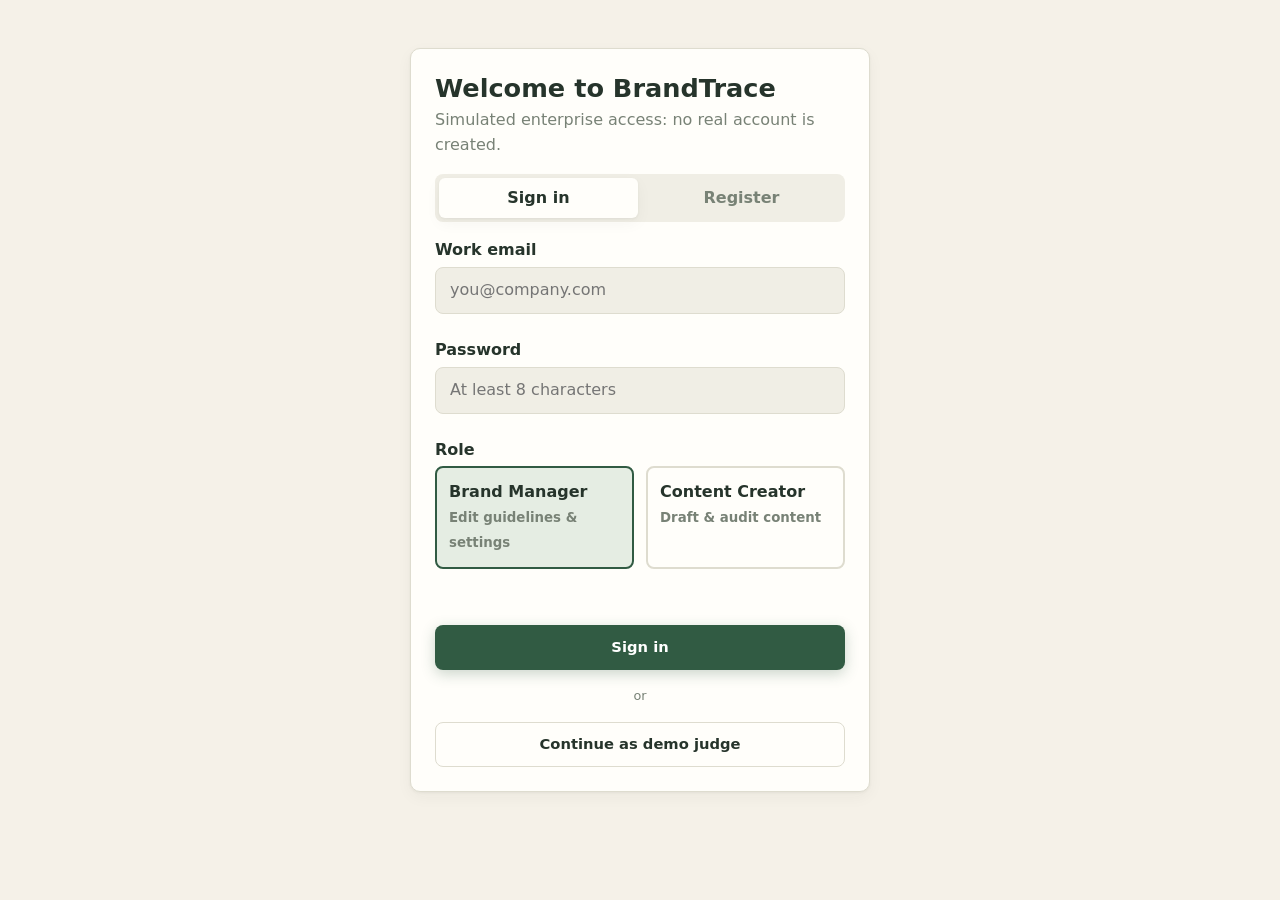
==== commit 53b8e8d6: "updated css infrasture for modulairty" ====
--- a/frontend/about.html
+++ b/frontend/about.html
@@ -6,9 +6,7 @@
   <meta name="viewport" content="width=device-width, initial-scale=1">
   <title>BrandTrace – About &amp; Governance</title>
   <link rel="stylesheet" href="css/variables.css">
-  <link rel="stylesheet" href="css/style.css">
-  <link rel="stylesheet" href="css/dashboard.css">
-  <link rel="stylesheet" href="css/pages.css">
+  <link rel="stylesheet" href="css/main.css">
   <script>
     document.documentElement.dataset.theme = localStorage.getItem("brandtrace.theme") || (matchMedia("(prefers-color-scheme: dark)").matches ? "dark" : "light");
   </script>
--- a/frontend/css/variables.css
+++ b/frontend/css/variables.css
@@ -1,4 +1,3 @@
-
 /* =========================================
    BRANDTRACE — FOREST GREEN DESIGN SYSTEM
    ========================================= */
--- a/frontend/css/main.css
+++ b/frontend/css/main.css
@@ -0,0 +1,13 @@
+/* BrandTrace CSS entry point. Import order is intentional. */
+@import url("./variables.css");
+@import url("./components/01-workbench-and-analysis.css");
+@import url("./components/02-dashboard-refinements.css");
+@import url("./layout/03-app-shell-and-navigation.css");
+@import url("./components/04-shared-page-components.css");
+@import url("./pages/05-page-refinements.css");
+@import url("./pages/06-landing-page.css");
+@import url("./overrides/07-responsive-overrides.css");
+@import url("./components/08-motion-and-interactions.css");
+@import url("./pages/09-drawer-and-landing-visuals.css");
+@import url("./pages/10-landing-widget-polish.css");
+@import url("./components/11-global-foundations-and-controls.css");
